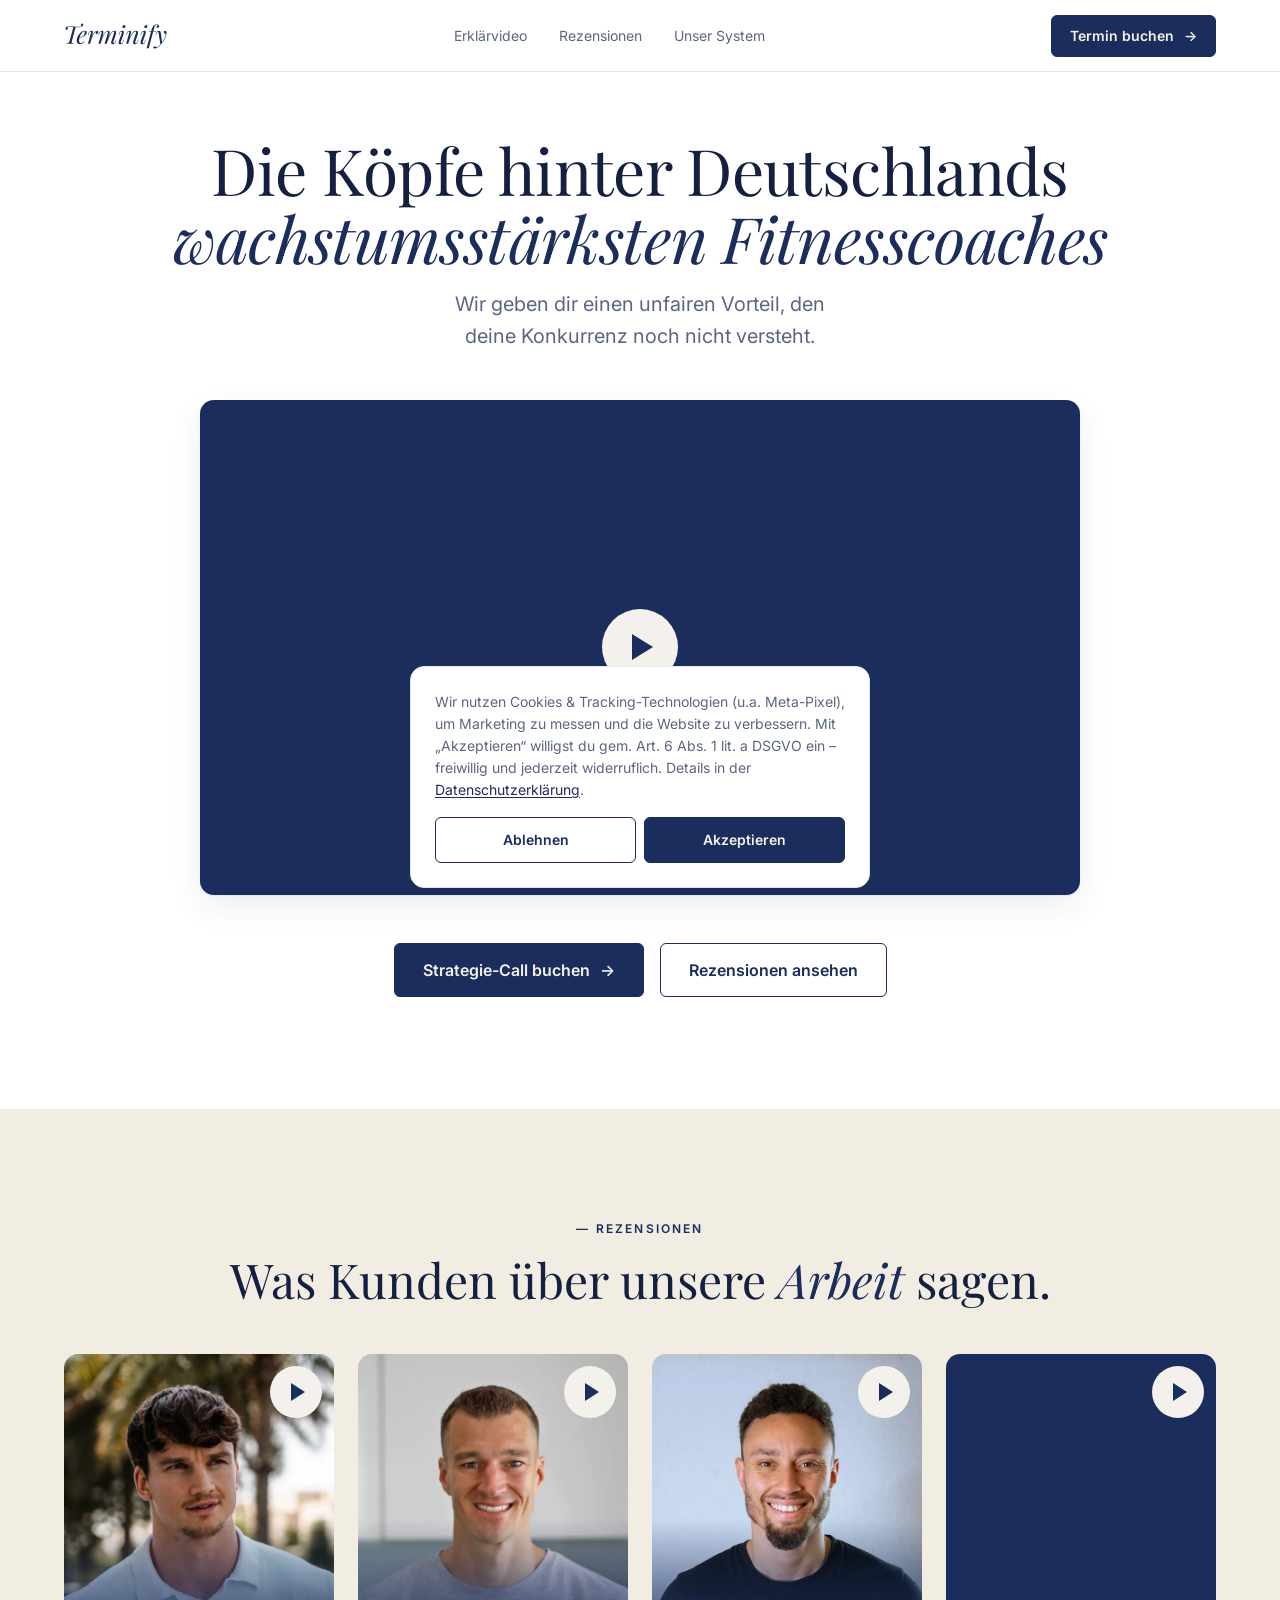
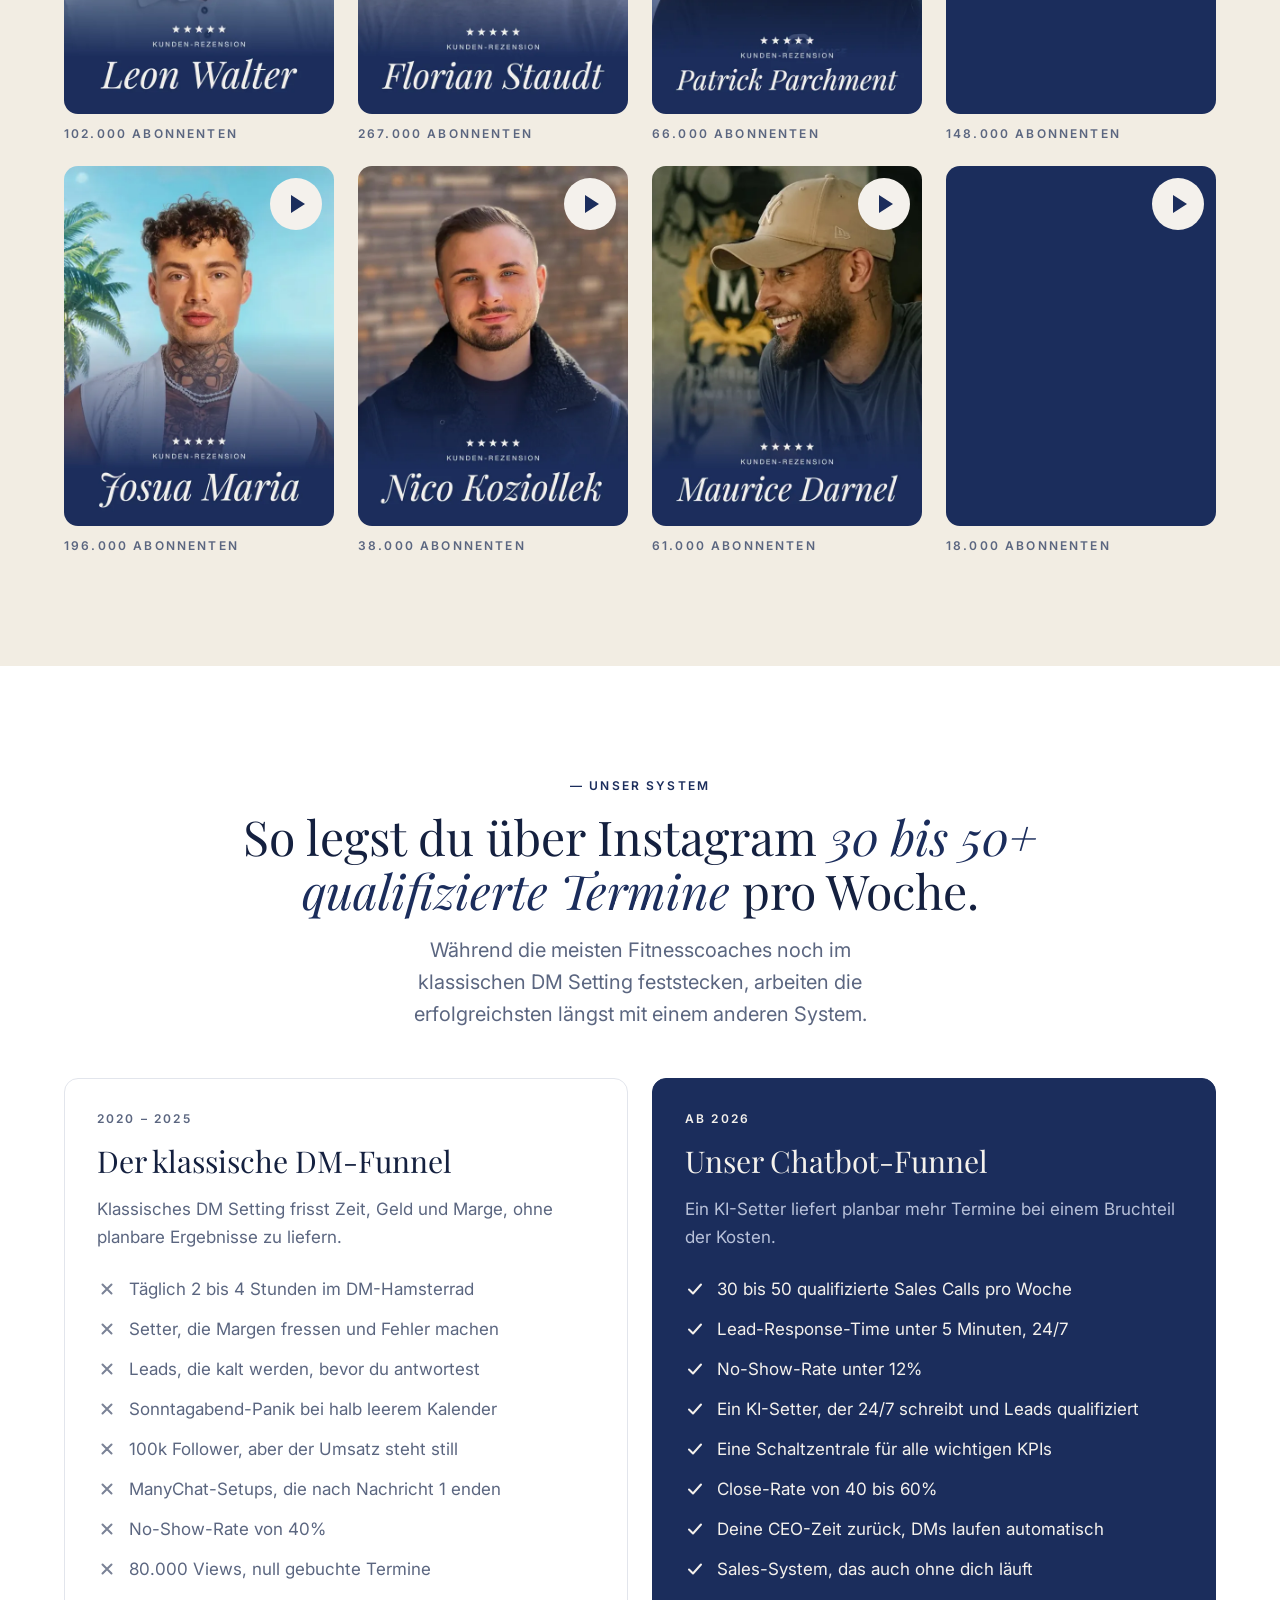
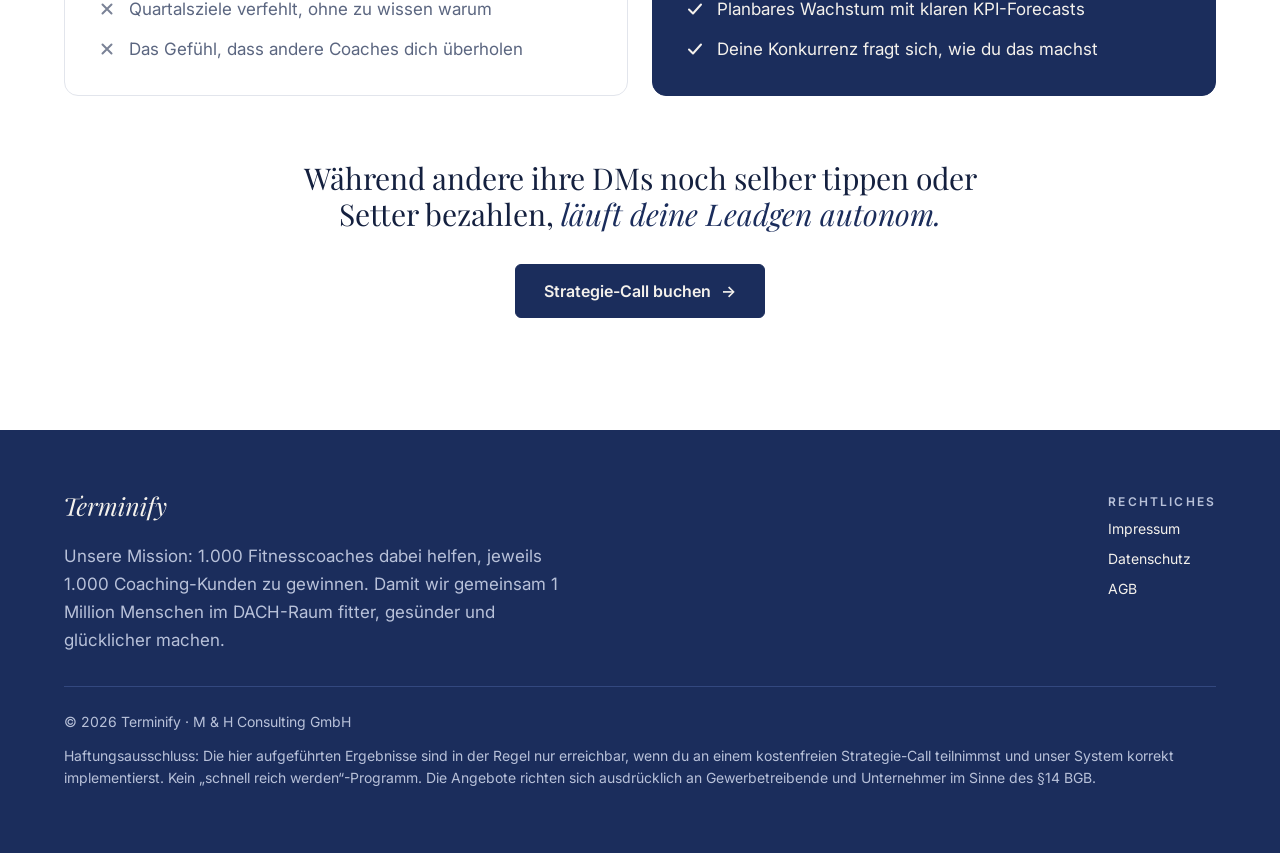
==== index.html @ e271c1de "Helle VSL im neuen Markenstil für video.terminify.ai Gleicher Inhalt wie vsl.terminify.ai, neues Kle" ====
<!DOCTYPE html>
<html lang="de">
<head>
<meta charset="UTF-8">
<meta name="viewport" content="width=device-width, initial-scale=1.0">
<title>Terminify – Offizielle Website</title>
<meta name="description" content="Terminify transformiert Coaches und Agenturen in vollautomatisierte Termin-Maschinen. KI-Qualifikation, No-Show-Rate unter 12%, planbarer Kalender.">
<meta name="theme-color" content="#ffffff">
<link rel="icon" type="image/svg+xml" href="assets/favicon.svg">

<!-- Tracking (Meta-Pixel + VSL) wird erst nach Cookie-Einwilligung geladen (siehe Consent-Banner am Seitenende) -->

<link rel="preconnect" href="https://fonts.googleapis.com">
<link rel="preconnect" href="https://fonts.gstatic.com" crossorigin>
<link rel="preconnect" href="https://fast.wistia.net" crossorigin>
<link rel="dns-prefetch" href="https://fast.wistia.com">
<link rel="dns-prefetch" href="https://embed-fastly.wistia.com">
<link href="https://fonts.googleapis.com/css2?family=Inter:wght@400;600&family=Playfair+Display:ital,wght@0,400;0,500;1,400;1,500&display=swap" rel="stylesheet">
<link rel="stylesheet" href="tokens.css">
<link rel="stylesheet" href="bausteine.css">
<script>if ('IntersectionObserver' in window) document.documentElement.classList.add('js');</script>

<style>
  *, *::before, *::after { box-sizing: border-box; }
  html { scroll-behavior: smooth; scroll-padding-top: var(--kopfzeile); }
  body { margin: 0; background: var(--surface); color: var(--ink); font-family: var(--font-sans); -webkit-font-smoothing: antialiased; }
  img { max-width: 100%; }
  a:focus-visible, button:focus-visible { outline: 2px solid var(--focus); outline-offset: 2px; }

  /* Raster */
  .container { width: 100%; max-width: calc(var(--container) + 2 * var(--space-8)); margin-inline: auto; padding-inline: var(--space-8); }
  .abschnitt { padding-block: var(--space-28); }
  .abschnitt--alt { background: var(--surface-alt); }
  .abschnitt__kopf { margin-bottom: var(--space-12); }
  .abschnitt__kopf .tf-titel, .schluss .tf-titel { max-width: var(--container-schmal); }
  .tf-mitte .tf-unterzeile { text-wrap: balance; }

  /* Kopfzeile: über die ganze Breite, Inhalt im Container */
  .tf-kopf { position: sticky; top: 0; z-index: 50; padding-inline: max(var(--space-8), calc((100% - var(--container)) / 2)); }
  .tf-kopf__logo { display: flex; }

  /* Hero */
  .hero { padding-block: var(--space-16) var(--space-28); }
  .hero .tf-titel { max-width: 1040px; }
  .hero .tf-video { margin-top: var(--space-8); }
  .hero__ctas { justify-content: center; margin-top: var(--space-8); }

  /* Erklärvideo: Wistia füllt den Rahmen, darüber der eigene Abspielknopf */
  .tf-video wistia-player { position: absolute; inset: 0; width: 100%; height: 100%; display: block; }
  .tf-video .tf-play { z-index: 2; }
  .tf-video.laeuft .tf-play { display: none; }

  /* Rezensionen */
  .tf-rezension__bild { cursor: pointer; }
  .tf-rezension__bild img { transition: transform .4s ease; }
  .tf-rezension__bild:hover img { transform: scale(1.02); }

  /* Kundenvideo im Dialog */
  .vdialog { padding: 0; border: 0; background: transparent; max-width: none; max-height: none; overflow: visible; }
  .vdialog[open] { display: flex; flex-direction: column; align-items: flex-end; gap: var(--space-3); }
  .vdialog::backdrop { background: rgba(20, 32, 63, .94); }
  .vdialog__rahmen { position: relative; width: min(calc(100vw - 2 * var(--space-4)), calc((100vh - 120px) * 9 / 16)); aspect-ratio: 9 / 16;
    border-radius: var(--radius-md); overflow: hidden; background: var(--tinte); }
  .vdialog__rahmen wistia-player { position: absolute; inset: 0; width: 100%; height: 100%; display: block; }
  .vdialog__zu { width: 44px; height: 44px; border: 0; border-radius: var(--radius-pill); background: var(--weiss); cursor: pointer; display: grid; place-items: center; }
  .vdialog__zu svg { width: 20px; height: 20px; fill: none; stroke: var(--tinte); stroke-width: 2; stroke-linecap: round; }
  .vdialog__zu:focus-visible { outline-color: var(--weiss); }

  /* Unser System */
  .schluss { margin-top: var(--space-16); gap: var(--space-8); }

  /* Fußbereich */
  .tf-fuss { padding: var(--space-16) max(var(--space-8), calc((100% - var(--container)) / 2)); }

  /* Weiches Einblenden, nur aus einem sichtbaren Zustand heraus */
  @media (prefers-reduced-motion: no-preference) {
    .js .einblenden { opacity: .5; transform: translateY(16px); transition: opacity .7s ease, transform .7s ease; }
    .js .einblenden.da { opacity: 1; transform: none; }
  }
  @media (prefers-reduced-motion: reduce) {
    html { scroll-behavior: auto; }
    .tf-rezension__bild img { transition: none; }
    .tf-rezension__bild:hover img { transform: none; }
  }

  @media (max-width: 767px) {
    .container { padding-inline: var(--space-4); }
    .abschnitt { padding-block: var(--space-16); }
    .hero { padding-block: var(--space-12) var(--space-16); }
    .hero .tf-titel.display-xl { font-size: clamp(32px, 10.4vw, 40px); }
    .tf-kopf, .tf-fuss { padding-inline: var(--space-4); }
    .tf-karte { padding: var(--space-6); }
    .hero__ctas .tf-btn { width: 100%; justify-content: center; }
  }
</style>
</head>
<body>

<header class="tf-kopf">
  <a class="tf-kopf__logo" href="#top" aria-label="Terminify, zum Seitenanfang"><img class="tf-kopf__marke" src="assets/wortmarke_tinte.svg" alt="Terminify" width="104" height="28"></a>
  <nav class="tf-kopf__nav small" aria-label="Seitennavigation"><a href="#video">Erklärvideo</a><a href="#rezensionen">Rezensionen</a><a href="#system">Unser System</a></nav>
  <a class="tf-btn tf-btn--klein" href="https://vsl.terminify.ai/termin-buchen">Termin buchen <span class="tf-pfeil" aria-hidden="true">→</span></a>
</header>

<main id="top">

  <!-- HERO -->
  <section class="hero">
    <div class="container tf-mitte">
      <h1 class="tf-titel display-xl">Die Köpfe hinter Deutschlands <span class="tf-akzent">wachstumsstärksten Fitnesscoaches</span></h1>
      <p class="tf-unterzeile lead">Wir geben dir einen unfairen Vorteil, den deine Konkurrenz noch nicht versteht.</p>

      <div id="video" class="tf-video">
        <script src="https://fast.wistia.com/player.js" async></script>
        <script src="https://fast.wistia.com/embed/a4hymsr18r.js" async type="module"></script>
        <wistia-player media-id="a4hymsr18r" aspect="1.7777777777777777" big-play-button="false" player-color="1b2d5c"></wistia-player>
        <button class="tf-play" type="button" aria-label="Erklärvideo abspielen"></button>
      </div>

      <div class="tf-reihe hero__ctas">
        <a class="tf-btn" href="https://vsl.terminify.ai/termin-buchen">Strategie-Call buchen <span class="tf-pfeil" aria-hidden="true">→</span></a>
        <a class="tf-btn tf-btn--zwei" href="#rezensionen">Rezensionen ansehen</a>
      </div>
    </div>
  </section>

  <!-- REZENSIONEN -->
  <section id="rezensionen" class="abschnitt abschnitt--alt">
    <div class="container">
      <div class="tf-mitte abschnitt__kopf einblenden">
        <p class="tf-dachzeile label">— Rezensionen</p>
        <h2 class="tf-titel display-l">Was Kunden über unsere <span class="tf-akzent">Arbeit</span> sagen.</h2>
      </div>

      <div class="tf-rezensionen">
        <figure class="tf-rezension einblenden" data-wistia="5uns77a9c1" data-name="Leon Walter">
          <div class="tf-rezension__bild"><img src="assets/rezension_leon_walter.webp" alt="Rezension von Leon Walter" width="600" height="800" loading="lazy" decoding="async"><button class="tf-play" type="button" aria-label="Video von Leon Walter abspielen"></button></div>
          <figcaption class="tf-rezension__zahl label">102.000 Abonnenten</figcaption>
        </figure>
        <figure class="tf-rezension einblenden" data-wistia="5qnsm8tnjp" data-name="Florian Staudt">
          <div class="tf-rezension__bild"><img src="assets/rezension_florian_staudt.webp" alt="Rezension von Florian Staudt" width="600" height="800" loading="lazy" decoding="async"><button class="tf-play" type="button" aria-label="Video von Florian Staudt abspielen"></button></div>
          <figcaption class="tf-rezension__zahl label">267.000 Abonnenten</figcaption>
        </figure>
        <figure class="tf-rezension einblenden" data-wistia="vbpoyxro0d" data-name="Patrick Parchment">
          <div class="tf-rezension__bild"><img src="assets/rezension_patrick_parchment.webp" alt="Rezension von Patrick Parchment" width="600" height="800" loading="lazy" decoding="async"><button class="tf-play" type="button" aria-label="Video von Patrick Parchment abspielen"></button></div>
          <figcaption class="tf-rezension__zahl label">66.000 Abonnenten</figcaption>
        </figure>
        <figure class="tf-rezension einblenden" data-wistia="gdl3c06kyu" data-name="Jendrik Reese">
          <div class="tf-rezension__bild"><img src="assets/rezension_jendrik_reese.webp" alt="Rezension von Jendrik Reese" width="600" height="800" loading="lazy" decoding="async"><button class="tf-play" type="button" aria-label="Video von Jendrik Reese abspielen"></button></div>
          <figcaption class="tf-rezension__zahl label">148.000 Abonnenten</figcaption>
        </figure>
        <figure class="tf-rezension einblenden" data-wistia="qpdfvugjri" data-name="Josua Maria">
          <div class="tf-rezension__bild"><img src="assets/rezension_josua_maria.webp" alt="Rezension von Josua Maria" width="600" height="800" loading="lazy" decoding="async"><button class="tf-play" type="button" aria-label="Video von Josua Maria abspielen"></button></div>
          <figcaption class="tf-rezension__zahl label">196.000 Abonnenten</figcaption>
        </figure>
        <figure class="tf-rezension einblenden" data-wistia="0k9na72fru" data-name="Nico Koziollek">
          <div class="tf-rezension__bild"><img src="assets/rezension_nico_koziollek.webp" alt="Rezension von Nico Koziollek" width="600" height="800" loading="lazy" decoding="async"><button class="tf-play" type="button" aria-label="Video von Nico Koziollek abspielen"></button></div>
          <figcaption class="tf-rezension__zahl label">38.000 Abonnenten</figcaption>
        </figure>
        <figure class="tf-rezension einblenden" data-wistia="9ip8bw27qt" data-name="Maurice Darnel">
          <div class="tf-rezension__bild"><img src="assets/rezension_maurice_darnel.webp" alt="Rezension von Maurice Darnel" width="600" height="800" loading="lazy" decoding="async"><button class="tf-play" type="button" aria-label="Video von Maurice Darnel abspielen"></button></div>
          <figcaption class="tf-rezension__zahl label">61.000 Abonnenten</figcaption>
        </figure>
        <figure class="tf-rezension einblenden" data-wistia="icjq8astqw" data-name="Marco Boldt">
          <div class="tf-rezension__bild"><img src="assets/rezension_marco_boldt.webp" alt="Rezension von Marco Boldt" width="600" height="800" loading="lazy" decoding="async"><button class="tf-play" type="button" aria-label="Video von Marco Boldt abspielen"></button></div>
          <figcaption class="tf-rezension__zahl label">18.000 Abonnenten</figcaption>
        </figure>
      </div>
    </div>
  </section>

  <!-- UNSER SYSTEM -->
  <section id="system" class="abschnitt">
    <div class="container">
      <div class="tf-mitte abschnitt__kopf einblenden">
        <p class="tf-dachzeile label">— Unser System</p>
        <h2 class="tf-titel display-l">So legst du über Instagram <span class="tf-akzent">30&nbsp;bis&nbsp;50+ qualifizierte Termine</span> pro Woche.</h2>
        <p class="tf-unterzeile lead">Während die meisten Fitnesscoaches noch im klassischen DM Setting feststecken, arbeiten die erfolgreichsten längst mit einem anderen System.</p>
      </div>

      <div class="tf-vergleich">
        <article class="tf-karte einblenden">
          <p class="tf-zeit label">2020 – 2025</p>
          <h3 class="tf-titel display-m">Der klassische DM-Funnel</h3>
          <p class="body">Klassisches DM Setting frisst Zeit, Geld und Marge, ohne planbare Ergebnisse zu liefern.</p>
          <ul class="tf-liste tf-liste--alt body">
            <li><svg viewBox="0 0 20 20" aria-hidden="true"><path d="M5.5 5.5l9 9M14.5 5.5l-9 9"/></svg><span>Täglich 2 bis 4 Stunden im DM-Hamsterrad</span></li>
            <li><svg viewBox="0 0 20 20" aria-hidden="true"><path d="M5.5 5.5l9 9M14.5 5.5l-9 9"/></svg><span>Setter, die Margen fressen und Fehler machen</span></li>
            <li><svg viewBox="0 0 20 20" aria-hidden="true"><path d="M5.5 5.5l9 9M14.5 5.5l-9 9"/></svg><span>Leads, die kalt werden, bevor du antwortest</span></li>
            <li><svg viewBox="0 0 20 20" aria-hidden="true"><path d="M5.5 5.5l9 9M14.5 5.5l-9 9"/></svg><span>Sonntagabend-Panik bei halb leerem Kalender</span></li>
            <li><svg viewBox="0 0 20 20" aria-hidden="true"><path d="M5.5 5.5l9 9M14.5 5.5l-9 9"/></svg><span>100k Follower, aber der Umsatz steht still</span></li>
            <li><svg viewBox="0 0 20 20" aria-hidden="true"><path d="M5.5 5.5l9 9M14.5 5.5l-9 9"/></svg><span>ManyChat-Setups, die nach Nachricht 1 enden</span></li>
            <li><svg viewBox="0 0 20 20" aria-hidden="true"><path d="M5.5 5.5l9 9M14.5 5.5l-9 9"/></svg><span>No-Show-Rate von 40%</span></li>
            <li><svg viewBox="0 0 20 20" aria-hidden="true"><path d="M5.5 5.5l9 9M14.5 5.5l-9 9"/></svg><span>80.000 Views, null gebuchte Termine</span></li>
            <li><svg viewBox="0 0 20 20" aria-hidden="true"><path d="M5.5 5.5l9 9M14.5 5.5l-9 9"/></svg><span>Quartalsziele verfehlt, ohne zu wissen warum</span></li>
            <li><svg viewBox="0 0 20 20" aria-hidden="true"><path d="M5.5 5.5l9 9M14.5 5.5l-9 9"/></svg><span>Das Gefühl, dass andere Coaches dich überholen</span></li>
          </ul>
        </article>

        <article class="tf-karte tf-karte--neu einblenden" data-theme="tinte">
          <p class="tf-zeit label">Ab 2026</p>
          <h3 class="tf-titel display-m">Unser Chatbot-Funnel</h3>
          <p class="body">Ein KI-Setter liefert planbar mehr Termine bei einem Bruchteil der Kosten.</p>
          <ul class="tf-liste tf-liste--neu body">
            <li><svg viewBox="0 0 20 20" aria-hidden="true"><path d="M4 10.5l4 4 8-9"/></svg><span>30 bis 50 qualifizierte Sales Calls pro Woche</span></li>
            <li><svg viewBox="0 0 20 20" aria-hidden="true"><path d="M4 10.5l4 4 8-9"/></svg><span>Lead-Response-Time unter 5 Minuten, 24/7</span></li>
            <li><svg viewBox="0 0 20 20" aria-hidden="true"><path d="M4 10.5l4 4 8-9"/></svg><span>No-Show-Rate unter 12%</span></li>
            <li><svg viewBox="0 0 20 20" aria-hidden="true"><path d="M4 10.5l4 4 8-9"/></svg><span>Ein KI-Setter, der 24/7 schreibt und Leads qualifiziert</span></li>
            <li><svg viewBox="0 0 20 20" aria-hidden="true"><path d="M4 10.5l4 4 8-9"/></svg><span>Eine Schaltzentrale für alle wichtigen KPIs</span></li>
            <li><svg viewBox="0 0 20 20" aria-hidden="true"><path d="M4 10.5l4 4 8-9"/></svg><span>Close-Rate von 40 bis 60%</span></li>
            <li><svg viewBox="0 0 20 20" aria-hidden="true"><path d="M4 10.5l4 4 8-9"/></svg><span>Deine CEO-Zeit zurück, DMs laufen automatisch</span></li>
            <li><svg viewBox="0 0 20 20" aria-hidden="true"><path d="M4 10.5l4 4 8-9"/></svg><span>Sales-System, das auch ohne dich läuft</span></li>
            <li><svg viewBox="0 0 20 20" aria-hidden="true"><path d="M4 10.5l4 4 8-9"/></svg><span>Planbares Wachstum mit klaren KPI-Forecasts</span></li>
            <li><svg viewBox="0 0 20 20" aria-hidden="true"><path d="M4 10.5l4 4 8-9"/></svg><span>Deine Konkurrenz fragt sich, wie du das machst</span></li>
          </ul>
        </article>
      </div>

      <div class="tf-mitte schluss einblenden">
        <p class="tf-titel display-m">Während andere ihre DMs noch selber tippen oder Setter bezahlen, <span class="tf-akzent">läuft deine Leadgen autonom.</span></p>
        <a class="tf-btn" href="https://vsl.terminify.ai/termin-buchen">Strategie-Call buchen <span class="tf-pfeil" aria-hidden="true">→</span></a>
      </div>
    </div>
  </section>

</main>

<!-- FOOTER -->
<footer class="tf-fuss" data-theme="tinte">
  <div class="tf-fuss__oben">
    <div>
      <img class="tf-fuss__marke" src="assets/wortmarke_weiss.svg" alt="Terminify" width="104" height="28">
      <p class="tf-fuss__mission body">Unsere Mission: 1.000 Fitnesscoaches dabei helfen, jeweils 1.000 Coaching-Kunden zu gewinnen. Damit wir gemeinsam 1 Million Menschen im DACH-Raum fitter, gesünder und glücklicher machen.</p>
    </div>
    <nav class="tf-fuss__recht small" aria-label="Rechtliches"><span class="tf-fuss__titel label">Rechtliches</span><a href="https://vsl.terminify.ai/impressum/">Impressum</a><a href="https://vsl.terminify.ai/datenschutz/">Datenschutz</a><a href="https://vsl.terminify.ai/agb/">AGB</a></nav>
  </div>
  <div class="tf-fuss__unten small">
    <p>© 2026 Terminify · M &amp; H Consulting GmbH</p>
    <p>Haftungsausschluss: Die hier aufgeführten Ergebnisse sind in der Regel nur erreichbar, wenn du an einem kostenfreien Strategie-Call teilnimmst und unser System korrekt implementierst. Kein „schnell reich werden“-Programm. Die Angebote richten sich ausdrücklich an Gewerbetreibende und Unternehmer im Sinne des §14 BGB.</p>
  </div>
</footer>

<!-- Kundenvideo: wird beim Klick auf eine Rezension mit dem passenden Wistia-Player gefüllt -->
<dialog class="vdialog" id="rezension-dialog" aria-label="Kundenvideo">
  <button class="vdialog__zu" type="button" aria-label="Video schließen"><svg viewBox="0 0 20 20" aria-hidden="true"><path d="M5.5 5.5l9 9M14.5 5.5l-9 9"/></svg></button>
  <div class="vdialog__rahmen"></div>
</dialog>

<script>
  // Abschnitte weich einblenden
  (function(){
    if (!('IntersectionObserver' in window)) return;
    var els = document.querySelectorAll('.einblenden');
    var io = new IntersectionObserver(function(entries){
      entries.forEach(function(entry){
        if (entry.isIntersecting) {
          entry.target.classList.add('da');
          io.unobserve(entry.target);
        }
      });
    }, { threshold: 0.15, rootMargin: '0px 0px -10% 0px' });
    els.forEach(function(e){ io.observe(e); });
  })();

  // "Erklärvideo" nav link: center the video in the viewport
  (function(){
    var link = document.querySelector('a[href="#video"]');
    var vid = document.getElementById('video');
    if (!link || !vid) return;
    link.addEventListener('click', function(e){
      e.preventDefault();
      vid.scrollIntoView({ behavior: 'smooth', block: 'center' });
    });
  })();

  // Erklärvideo: eigener Abspielknopf. play() wirkt erst, wenn die Wistia-API bereit ist,
  // darum merken wir uns den Klick und starten bei "api-ready" nach.
  (function(){
    var rahmen = document.getElementById('video');
    var player = rahmen.querySelector('wistia-player');
    var knopf = rahmen.querySelector('.tf-play');
    var wartet = false;
    function abspielen(){
      if (typeof player.play !== 'function') return;
      var p = player.play();
      if (p && p.catch) p.catch(function(){});
    }
    player.addEventListener('api-ready', function(){ if (wartet) abspielen(); });
    player.addEventListener('play', function(){ rahmen.classList.add('laeuft'); });
    knopf.addEventListener('click', function(){ wartet = true; abspielen(); });
  })();

  // Rezensionen: Kundenvideo im Dialog abspielen, beim Schließen Player entfernen
  (function(){
    var dialog = document.getElementById('rezension-dialog');
    if (!dialog || typeof dialog.showModal !== 'function') return;
    var rahmen = dialog.querySelector('.vdialog__rahmen');
    function oeffnen(karte){
      var player = document.createElement('wistia-player');
      player.setAttribute('media-id', karte.getAttribute('data-wistia'));
      player.setAttribute('aspect', '0.5625');
      player.setAttribute('autoplay', 'true');
      player.setAttribute('player-color', '1b2d5c');
      rahmen.appendChild(player);
      dialog.setAttribute('aria-label', 'Video von ' + karte.getAttribute('data-name'));
      dialog.showModal();
    }
    document.querySelectorAll('.tf-rezension[data-wistia]').forEach(function(karte){
      karte.querySelector('.tf-rezension__bild').addEventListener('click', function(){ oeffnen(karte); });
    });
    dialog.querySelector('.vdialog__zu').addEventListener('click', function(){ dialog.close(); });
    dialog.addEventListener('click', function(e){ if (e.target === dialog) dialog.close(); });
    dialog.addEventListener('close', function(){ rahmen.innerHTML = ''; });
  })();
</script>


<!-- Cookie Consent (DSGVO Art. 6 (1) a / TTDSG §25) -->
<style>
  #tcb{position:fixed;left:0;right:0;bottom:0;z-index:2147483000;display:none;padding:var(--space-3)}
  #tcb.tcb-show{display:block}
  #tcb .tcb-card{max-width:460px;margin:0 auto;background:var(--surface);border:1px solid var(--line);border-radius:var(--radius-md);padding:var(--space-6)}
  #tcb p{margin:0 0 var(--space-4);color:var(--ink-muted)}
  #tcb a{color:var(--brand);text-decoration:underline;text-underline-offset:2px}
  #tcb .tcb-btns{display:flex;gap:var(--space-2);flex-direction:column}
  @media(min-width:480px){#tcb .tcb-btns{flex-direction:row}}
  #tcb .tf-btn{flex:1;justify-content:center;padding:12px 16px;font-size:14px}
</style>
<div id="tcb" role="dialog" aria-label="Cookie-Einwilligung">
  <div class="tcb-card">
    <p class="small">Wir nutzen Cookies &amp; Tracking-Technologien (u.a. Meta-Pixel), um Marketing zu messen und die Website zu verbessern. Mit &#8222;Akzeptieren&#8220; willigst du gem. Art. 6 Abs. 1 lit. a DSGVO ein &#8211; freiwillig und jederzeit widerruflich. Details in der <a href="https://vsl.terminify.ai/datenschutz/">Datenschutzerkl&auml;rung</a>.</p>
    <div class="tcb-btns">
      <button class="tf-btn tf-btn--zwei tcb-reject" id="tcb-reject" type="button">Ablehnen</button>
      <button class="tf-btn tcb-accept" id="tcb-accept" type="button">Akzeptieren</button>
    </div>
  </div>
</div>
<script>
(function(){
  var KEY='terminify_consent_v1', el=document.getElementById('tcb');
  function loadTracking(){
    if(window.__tcbLoaded)return; window.__tcbLoaded=true;
    !function(f,b,e,v,n,t,s){if(f.fbq)return;n=f.fbq=function(){n.callMethod?n.callMethod.apply(n,arguments):n.queue.push(arguments)};if(!f._fbq)f._fbq=n;n.push=n;n.loaded=!0;n.version='2.0';n.queue=[];t=b.createElement(e);t.async=!0;t.src=v;s=b.getElementsByTagName(e)[0];s.parentNode.insertBefore(t,s)}(window,document,'script','https://connect.facebook.net/en_US/fbevents.js');
    fbq('init','989464427134148');fbq('track','PageView');
    var sc=document.createElement('script');sc.src='/track.js';sc.async=true;document.head.appendChild(sc);
  }
  try{
    var c=localStorage.getItem(KEY);
    if(c==='accepted'){loadTracking();}
    else if(c!=='rejected'){el.classList.add('tcb-show');}
  }catch(e){el.classList.add('tcb-show');}
  var a=document.getElementById('tcb-accept'),r=document.getElementById('tcb-reject');
  a.onclick=function(){try{localStorage.setItem(KEY,'accepted')}catch(e){}el.classList.remove('tcb-show');loadTracking();};
  r.onclick=function(){try{localStorage.setItem(KEY,'rejected')}catch(e){}el.classList.remove('tcb-show');};
})();
</script>

</body>
</html>
---- tokens.css ----
/* Terminify Markenstil, erzeugt aus den Tokens */
:root, [data-theme="light"] {
  --surface: #ffffff;
  --surface-alt: #f2ede3;
  --surface-raised: #ffffff;
  --line: #e2e5ec;
  --ink: #14203f;
  --ink-muted: #5b6680;
  --brand: #1b2d5c;
  --brand-strong: #132247;
  --on-brand: #f4f1ec;
  --mark-old: #7a8296;
  --focus: #1b2d5c;
  --tinte: #1b2d5c;
  --creme: #f2ede3;
  --weiss: #f4f1ec;
  --shadow-card: 0 1px 2px rgba(20,32,63,.06), 0 12px 32px rgba(20,32,63,.08);
}
[data-theme="tinte"] {
  --surface: #1b2d5c;
  --surface-alt: #15244b;
  --surface-raised: #22376b;
  --line: #33487f;
  --ink: #f4f1ec;
  --ink-muted: #b8c1d9;
  --brand: #f4f1ec;
  --brand-strong: #ffffff;
  --on-brand: #1b2d5c;
  --mark-old: #8f9ab8;
  --focus: #f4f1ec;
  --tinte: #1b2d5c;
  --creme: #f2ede3;
  --weiss: #f4f1ec;
  --shadow-card: none;
}
:root {
  --space-1: 4px;
  --space-2: 8px;
  --space-3: 12px;
  --space-4: 16px;
  --space-6: 24px;
  --space-8: 32px;
  --space-12: 48px;
  --space-16: 64px;
  --space-28: 112px;
  --radius-sm: 6px;
  --radius-md: 14px;
  --radius-pill: 999px;
  --container: 1152px;
  --container-schmal: 880px;
  --prosa: 680px;
  --kopfzeile: 72px;
  --font-display: "Playfair Display", Georgia, serif;
  --font-sans: Inter, system-ui, sans-serif;
}
.display-xl { font-family: var(--font-display); font-size: 64px; line-height: 1.06; font-weight: 400; letter-spacing: -0.01em; }
.display-xl-mobil { font-family: var(--font-display); font-size: 40px; line-height: 1.1; font-weight: 400; letter-spacing: -0.01em; }
.display-l { font-family: var(--font-display); font-size: 48px; line-height: 1.12; font-weight: 400; }
.display-m { font-family: var(--font-display); font-size: 30px; line-height: 1.2; font-weight: 400; }
.akzent { font-family: var(--font-display); font-size: 64px; line-height: 1.06; font-weight: 400; font-style: italic; }
.name { font-family: var(--font-display); font-size: 28px; line-height: 1.15; font-weight: 400; font-style: italic; }
.lead { font-family: var(--font-sans); font-size: 20px; line-height: 32px; font-weight: 400; }
.body { font-family: var(--font-sans); font-size: 17px; line-height: 28px; font-weight: 400; }
.body-strong { font-family: var(--font-sans); font-size: 17px; line-height: 28px; font-weight: 600; }
.small { font-family: var(--font-sans); font-size: 14px; line-height: 22px; font-weight: 400; }
.label { font-family: var(--font-sans); font-size: 12px; line-height: 16px; font-weight: 600; letter-spacing: 0.18em; }
.button { font-family: var(--font-sans); font-size: 16px; line-height: 20px; font-weight: 600; }
---- bausteine.css ----
/* Schriften werden per <link> im <head> geladen (statt @import), damit sie parallel zum CSS laden. */

/* Terminify Bausteine. Alle Farben, Abstände und Radien kommen aus den Tokens. */
.tf-flaeche { background: var(--surface); color: var(--ink); font-family: var(--font-sans); padding: var(--space-8); }
.tf-flaeche *, .tf-flaeche *::before, .tf-flaeche *::after { box-sizing: border-box; }
.tf-nur-tinte { display: none; }
[data-theme="tinte"] .tf-nur-hell { display: none; }
[data-theme="tinte"] .tf-nur-tinte { display: block; }

/* Kopfzeile */
.tf-kopf { display: flex; align-items: center; justify-content: space-between; gap: var(--space-6);
  height: var(--kopfzeile); padding-inline: var(--space-8); background: var(--surface); border-bottom: 1px solid var(--line); }
.tf-kopf__marke { height: 28px; width: auto; }
.tf-kopf__nav { display: flex; gap: var(--space-8); color: var(--ink-muted); }
.tf-kopf__nav a { color: inherit; text-decoration: none; }
.tf-kopf__nav a:hover { color: var(--ink); }
@media (max-width: 767px) { .tf-kopf__nav { display: none; } .tf-kopf { padding-inline: var(--space-4); } }

/* Button */
.tf-btn { display: inline-flex; align-items: center; gap: 10px; padding: 16px 28px; border-radius: var(--radius-sm);
  background: var(--brand); color: var(--on-brand); border: 1px solid var(--brand); text-decoration: none;
  font-family: var(--font-sans); font-size: 16px; line-height: 20px; font-weight: 600; cursor: pointer;
  transition: background-color .15s ease; }
.tf-btn:hover { background: var(--brand-strong); border-color: var(--brand-strong); }
.tf-btn:focus-visible { outline: 2px solid var(--focus); outline-offset: 2px; }
.tf-btn--zwei { background: transparent; color: var(--brand); }
.tf-btn--zwei:hover { background: var(--surface-alt); border-color: var(--brand); }
.tf-btn--klein { padding: 10px 18px; font-size: 14px; }
.tf-pfeil { transition: transform .15s ease; }
.tf-btn:hover .tf-pfeil { transform: translateX(3px); }
@media (prefers-reduced-motion: reduce) { .tf-btn, .tf-pfeil { transition: none; } .tf-btn:hover .tf-pfeil { transform: none; } }
.tf-reihe { display: flex; flex-wrap: wrap; gap: var(--space-4); align-items: center; }

/* Dachzeile und Überschrift */
.tf-dachzeile { margin: 0; color: var(--brand); text-transform: uppercase; }
.tf-titel { margin: 0; color: var(--ink); font-family: var(--font-display); text-wrap: balance; }
.tf-akzent { font-style: italic; color: var(--brand); }
.tf-unterzeile { margin: 0; color: var(--ink-muted); max-width: var(--prosa); }
.tf-mitte { display: flex; flex-direction: column; align-items: center; text-align: center; gap: var(--space-4); }
@media (max-width: 767px) { .tf-titel.display-xl { font-size: 40px; line-height: 1.1; } .tf-titel.display-l { font-size: 34px; } }

/* Videorahmen */
.tf-video { position: relative; width: 100%; max-width: var(--container-schmal); aspect-ratio: 16 / 9; margin-inline: auto;
  border-radius: var(--radius-md); overflow: hidden; background: var(--tinte); box-shadow: var(--shadow-card); }
.tf-video__bild { width: 100%; height: 100%; object-fit: cover; display: block; }
.tf-play { position: absolute; inset: 0; margin: auto; width: 76px; height: 76px; border-radius: var(--radius-pill);
  border: 0; background: var(--weiss); cursor: pointer; display: grid; place-items: center; }
.tf-play::after { content: ""; margin-left: 5px; border-style: solid; border-width: 13px 0 13px 21px;
  border-color: transparent transparent transparent var(--tinte); }
.tf-play:focus-visible { outline: 2px solid var(--weiss); outline-offset: 3px; }

/* Rezensionen */
.tf-rezensionen { display: grid; grid-template-columns: repeat(4, minmax(0, 1fr)); gap: var(--space-6); }
@media (max-width: 900px) { .tf-rezensionen { grid-template-columns: repeat(2, minmax(0, 1fr)); } }
.tf-rezension { margin: 0; display: flex; flex-direction: column; gap: var(--space-3); }
.tf-rezension__bild { position: relative; aspect-ratio: 3 / 4; border-radius: var(--radius-md); overflow: hidden; background: var(--tinte); }
.tf-rezension__bild img { width: 100%; height: 100%; object-fit: cover; display: block; }
.tf-rezension__bild .tf-play { width: 52px; height: 52px; inset: 0 0 auto auto; margin: var(--space-3); }
.tf-rezension__bild .tf-play::after { border-width: 9px 0 9px 14px; margin-left: 3px; }
.tf-rezension__zahl { margin: 0; color: var(--ink-muted); text-transform: uppercase; }

/* Vergleich alter und neuer Funnel */
.tf-vergleich { display: grid; grid-template-columns: repeat(2, minmax(0, 1fr)); gap: var(--space-6); }
@media (max-width: 767px) { .tf-vergleich { grid-template-columns: 1fr; } }
.tf-karte { display: flex; flex-direction: column; gap: var(--space-4); padding: var(--space-8); border-radius: var(--radius-md);
  background: var(--surface-raised); color: var(--ink); border: 1px solid var(--line); }
.tf-karte--neu { background: var(--surface); border-color: var(--surface); box-shadow: var(--shadow-card); }
.tf-karte .tf-zeit { margin: 0; color: var(--ink-muted); text-transform: uppercase; }
.tf-karte--neu .tf-zeit { color: var(--brand); }
.tf-karte h3 { margin: 0; }
.tf-karte p { margin: 0; color: var(--ink-muted); }
.tf-liste { list-style: none; margin: var(--space-2) 0 0; padding: 0; display: flex; flex-direction: column; gap: var(--space-3); }
.tf-liste li { display: grid; grid-template-columns: 20px 1fr; gap: var(--space-3); align-items: start; }
.tf-liste svg { width: 20px; height: 20px; margin-top: 4px; fill: none; stroke-width: 2; stroke-linecap: round; stroke-linejoin: round; }
.tf-liste--alt svg { stroke: var(--mark-old); }
.tf-liste--alt li { color: var(--ink-muted); }
.tf-liste--neu svg { stroke: var(--brand); }

/* Fußbereich */
.tf-fuss { background: var(--surface); color: var(--ink); padding: var(--space-12) var(--space-8); display: grid; gap: var(--space-8); }
.tf-fuss__oben { display: flex; flex-wrap: wrap; justify-content: space-between; gap: var(--space-8); }
.tf-fuss__marke { height: 28px; width: auto; }
.tf-fuss__mission { margin: var(--space-4) 0 0; max-width: 46ch; color: var(--ink-muted); }
.tf-fuss__recht { display: flex; flex-direction: column; gap: var(--space-2); }
.tf-fuss__titel { color: var(--ink-muted); text-transform: uppercase; }
.tf-fuss__recht a { color: var(--ink); text-decoration: none; }
.tf-fuss__recht a:hover { text-decoration: underline; }
.tf-fuss__unten { border-top: 1px solid var(--line); padding-top: var(--space-6); color: var(--ink-muted); display: grid; gap: var(--space-3); }
.tf-fuss__unten p { margin: 0; }
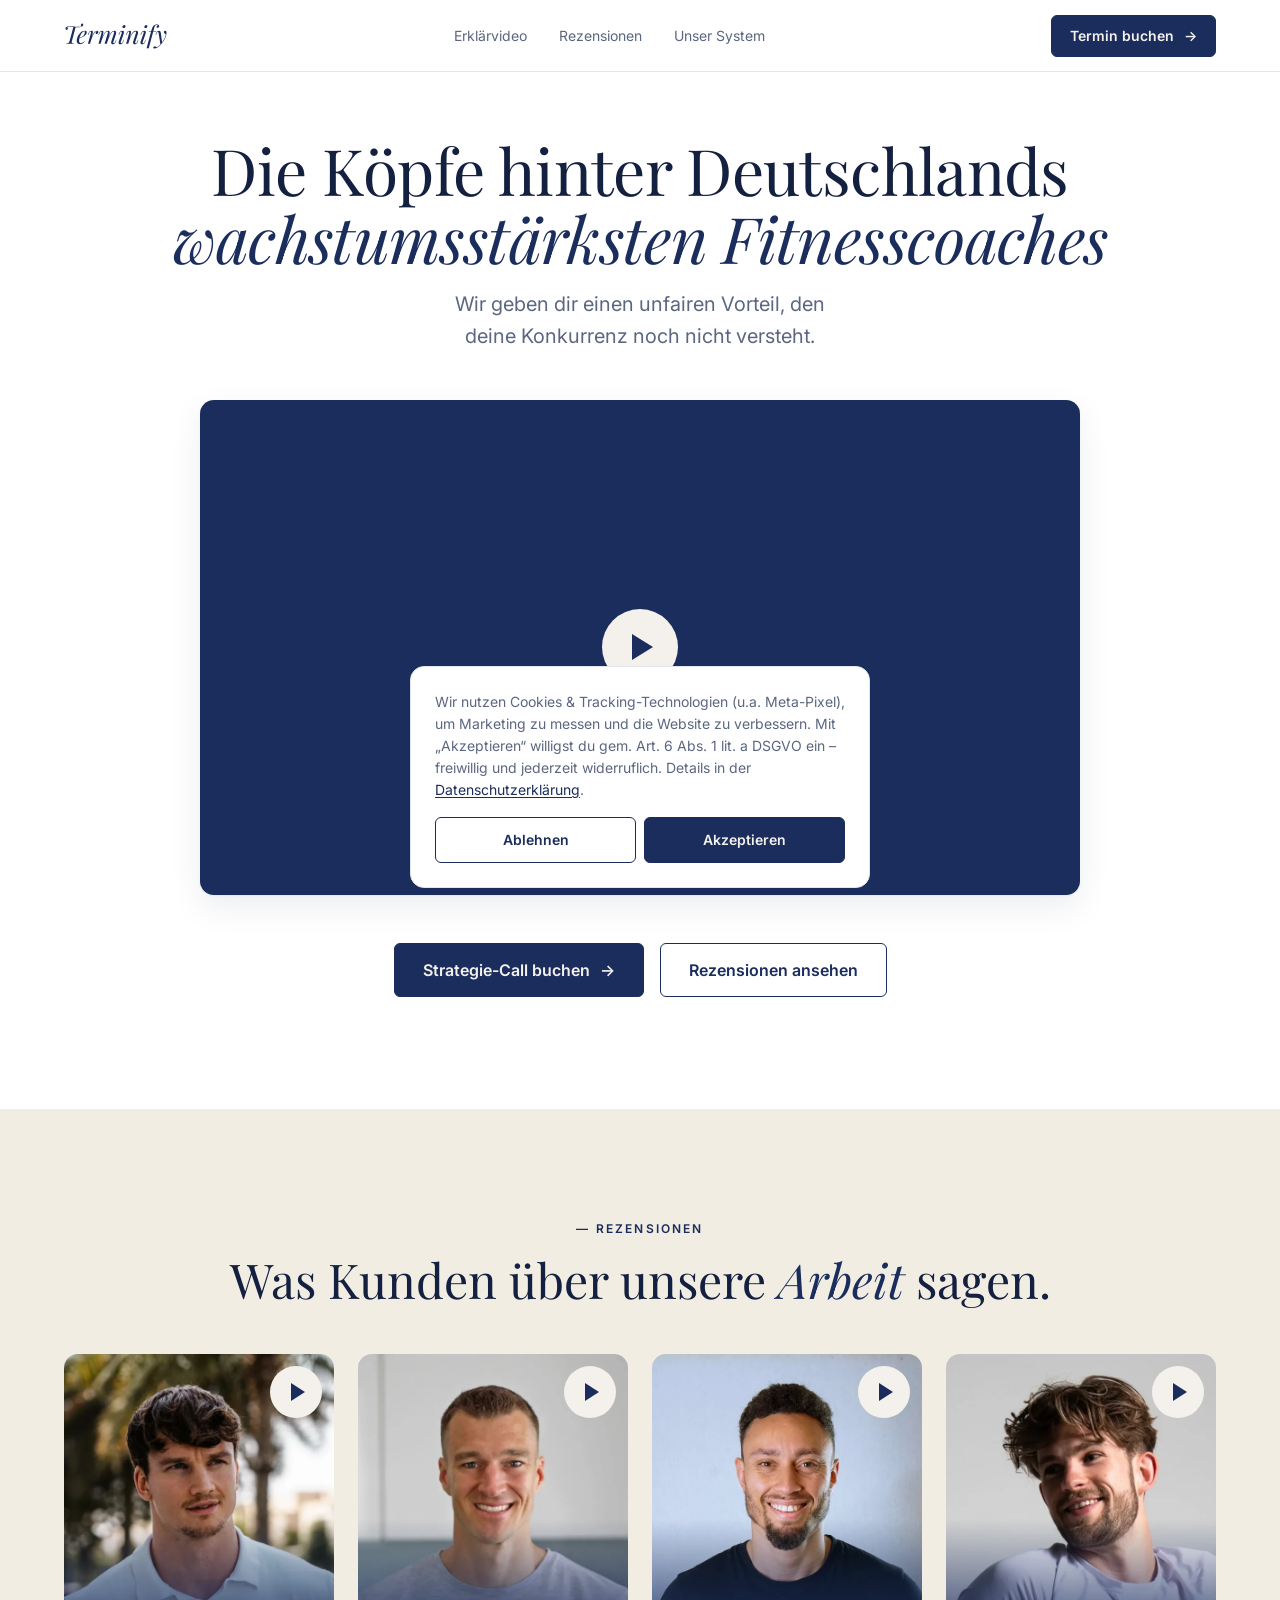
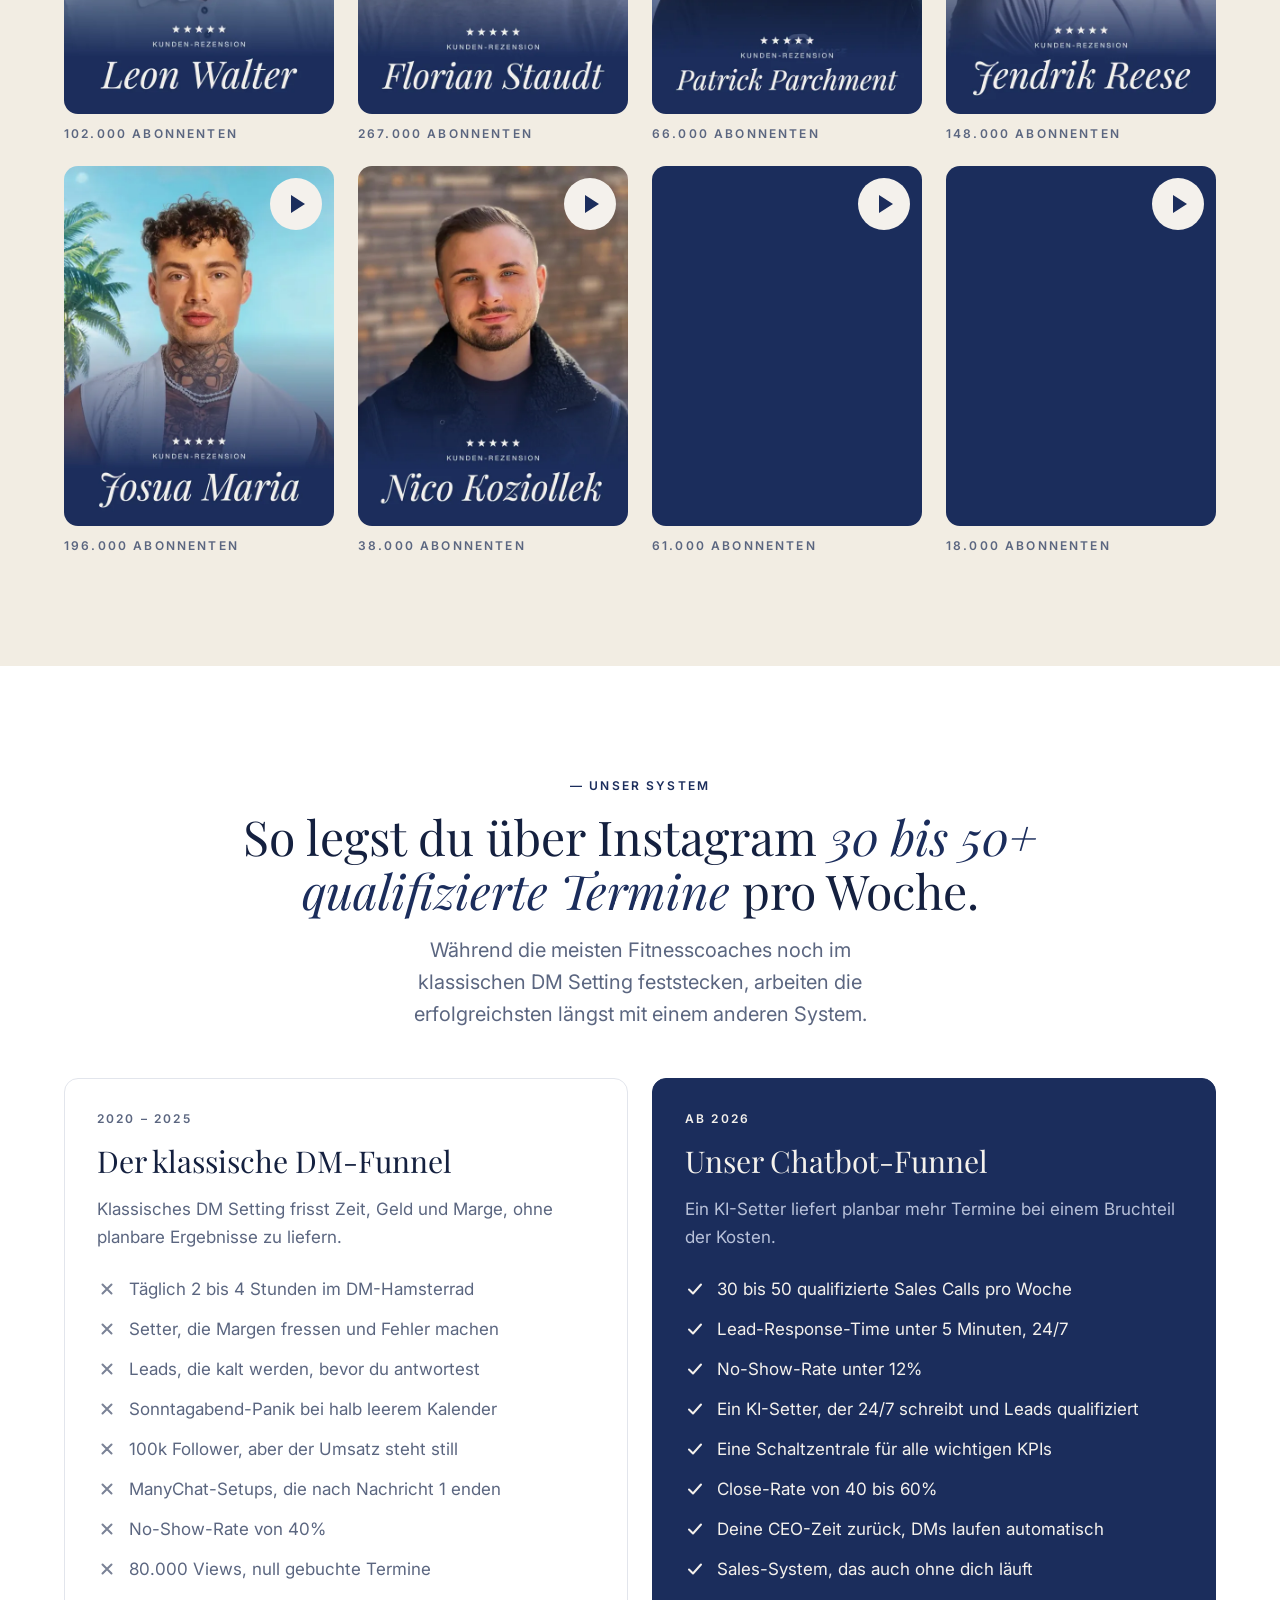
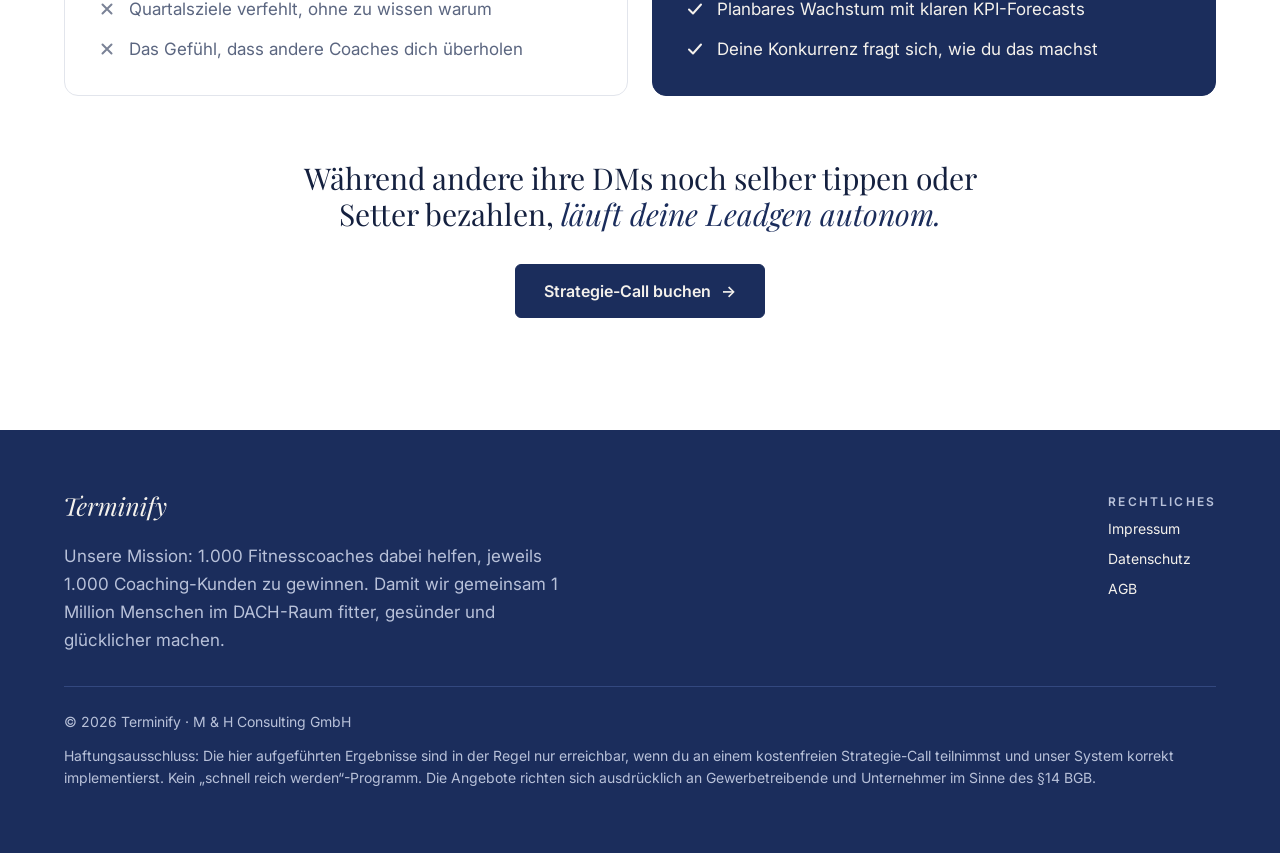
==== commit 6fd2c2cd: "Helle Buchungsseite unter /termin-buchen/ Die Buttons der VSL führen jetzt auf video.terminify.ai/te" ====
--- a/index.html
+++ b/index.html
@@ -99,7 +99,7 @@
 <header class="tf-kopf">
   <a class="tf-kopf__logo" href="#top" aria-label="Terminify, zum Seitenanfang"><img class="tf-kopf__marke" src="assets/wortmarke_tinte.svg" alt="Terminify" width="104" height="28"></a>
   <nav class="tf-kopf__nav small" aria-label="Seitennavigation"><a href="#video">Erklärvideo</a><a href="#rezensionen">Rezensionen</a><a href="#system">Unser System</a></nav>
-  <a class="tf-btn tf-btn--klein" href="https://vsl.terminify.ai/termin-buchen">Termin buchen <span class="tf-pfeil" aria-hidden="true">→</span></a>
+  <a class="tf-btn tf-btn--klein" href="/termin-buchen/">Termin buchen <span class="tf-pfeil" aria-hidden="true">→</span></a>
 </header>
 
 <main id="top">
@@ -118,7 +118,7 @@
       </div>
 
       <div class="tf-reihe hero__ctas">
-        <a class="tf-btn" href="https://vsl.terminify.ai/termin-buchen">Strategie-Call buchen <span class="tf-pfeil" aria-hidden="true">→</span></a>
+        <a class="tf-btn" href="/termin-buchen/">Strategie-Call buchen <span class="tf-pfeil" aria-hidden="true">→</span></a>
         <a class="tf-btn tf-btn--zwei" href="#rezensionen">Rezensionen ansehen</a>
       </div>
     </div>
@@ -218,7 +218,7 @@
 
       <div class="tf-mitte schluss einblenden">
         <p class="tf-titel display-m">Während andere ihre DMs noch selber tippen oder Setter bezahlen, <span class="tf-akzent">läuft deine Leadgen autonom.</span></p>
-        <a class="tf-btn" href="https://vsl.terminify.ai/termin-buchen">Strategie-Call buchen <span class="tf-pfeil" aria-hidden="true">→</span></a>
+        <a class="tf-btn" href="/termin-buchen/">Strategie-Call buchen <span class="tf-pfeil" aria-hidden="true">→</span></a>
       </div>
     </div>
   </section>
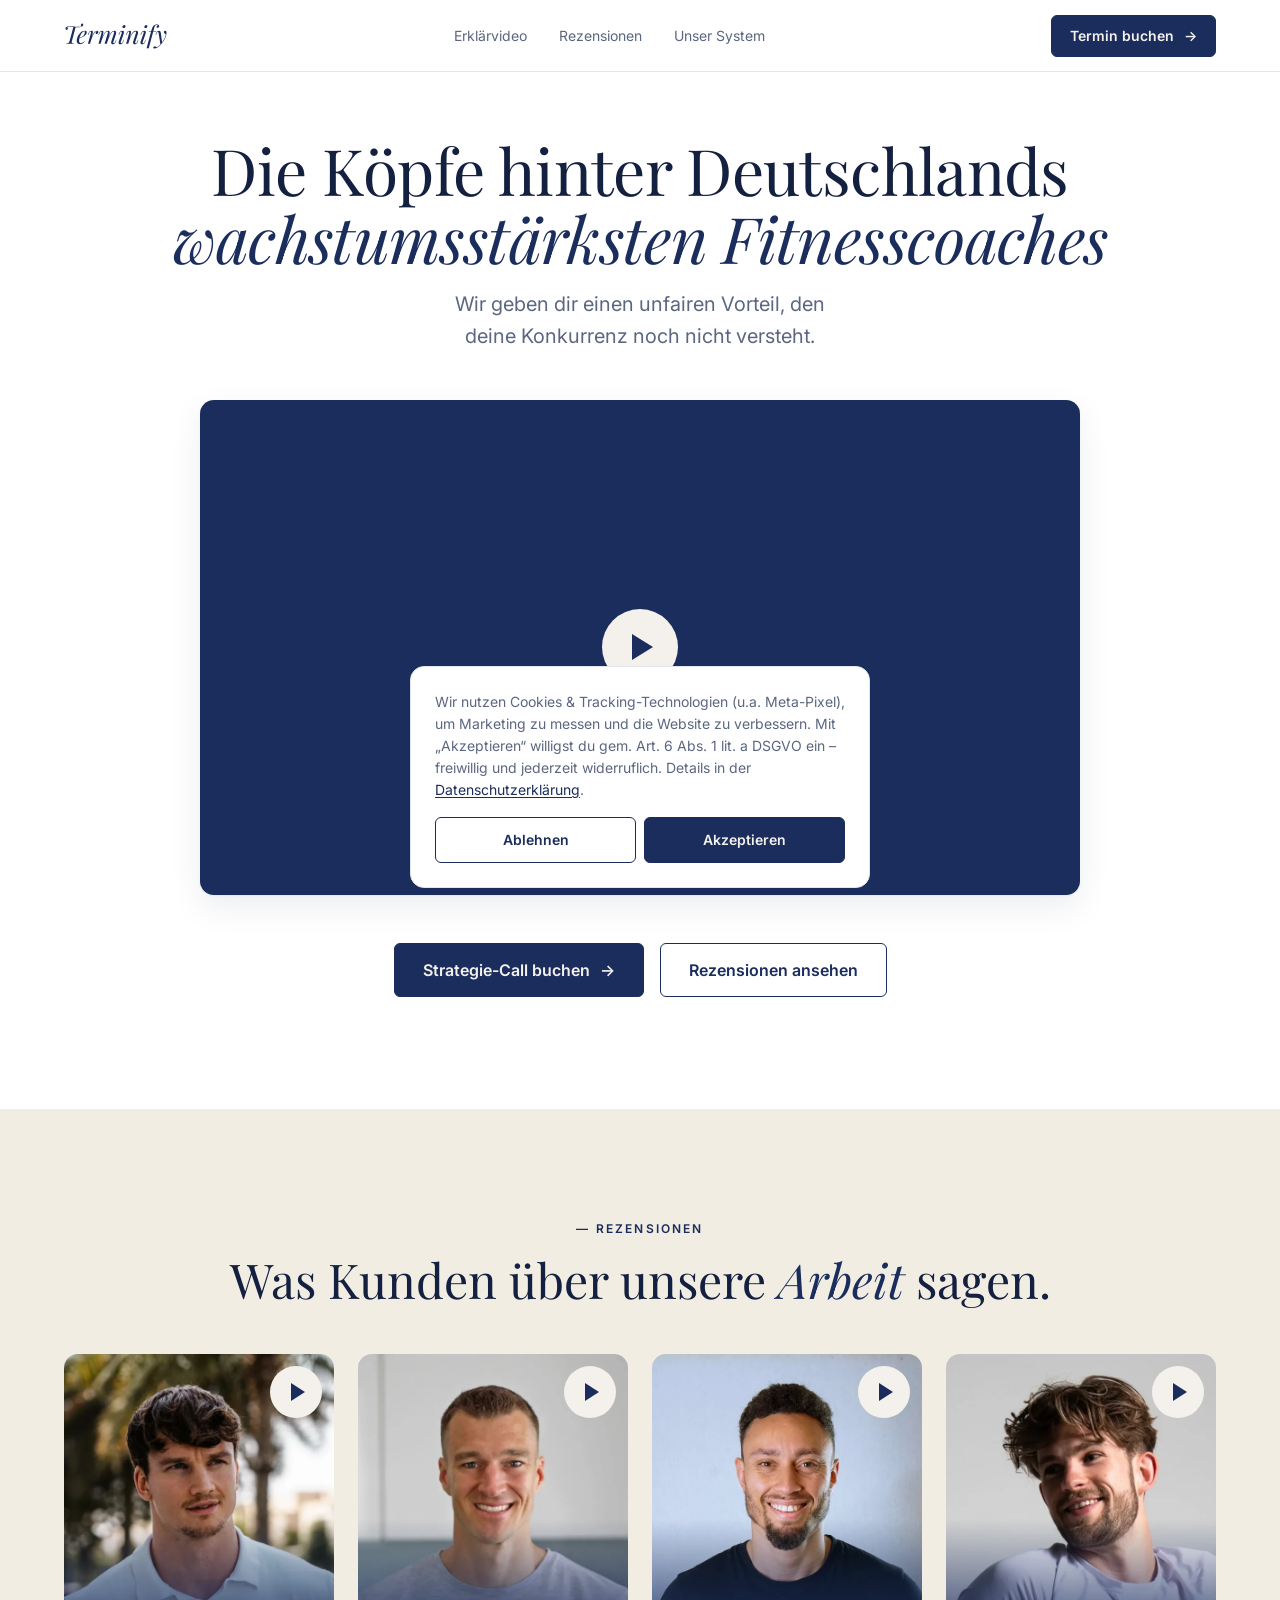
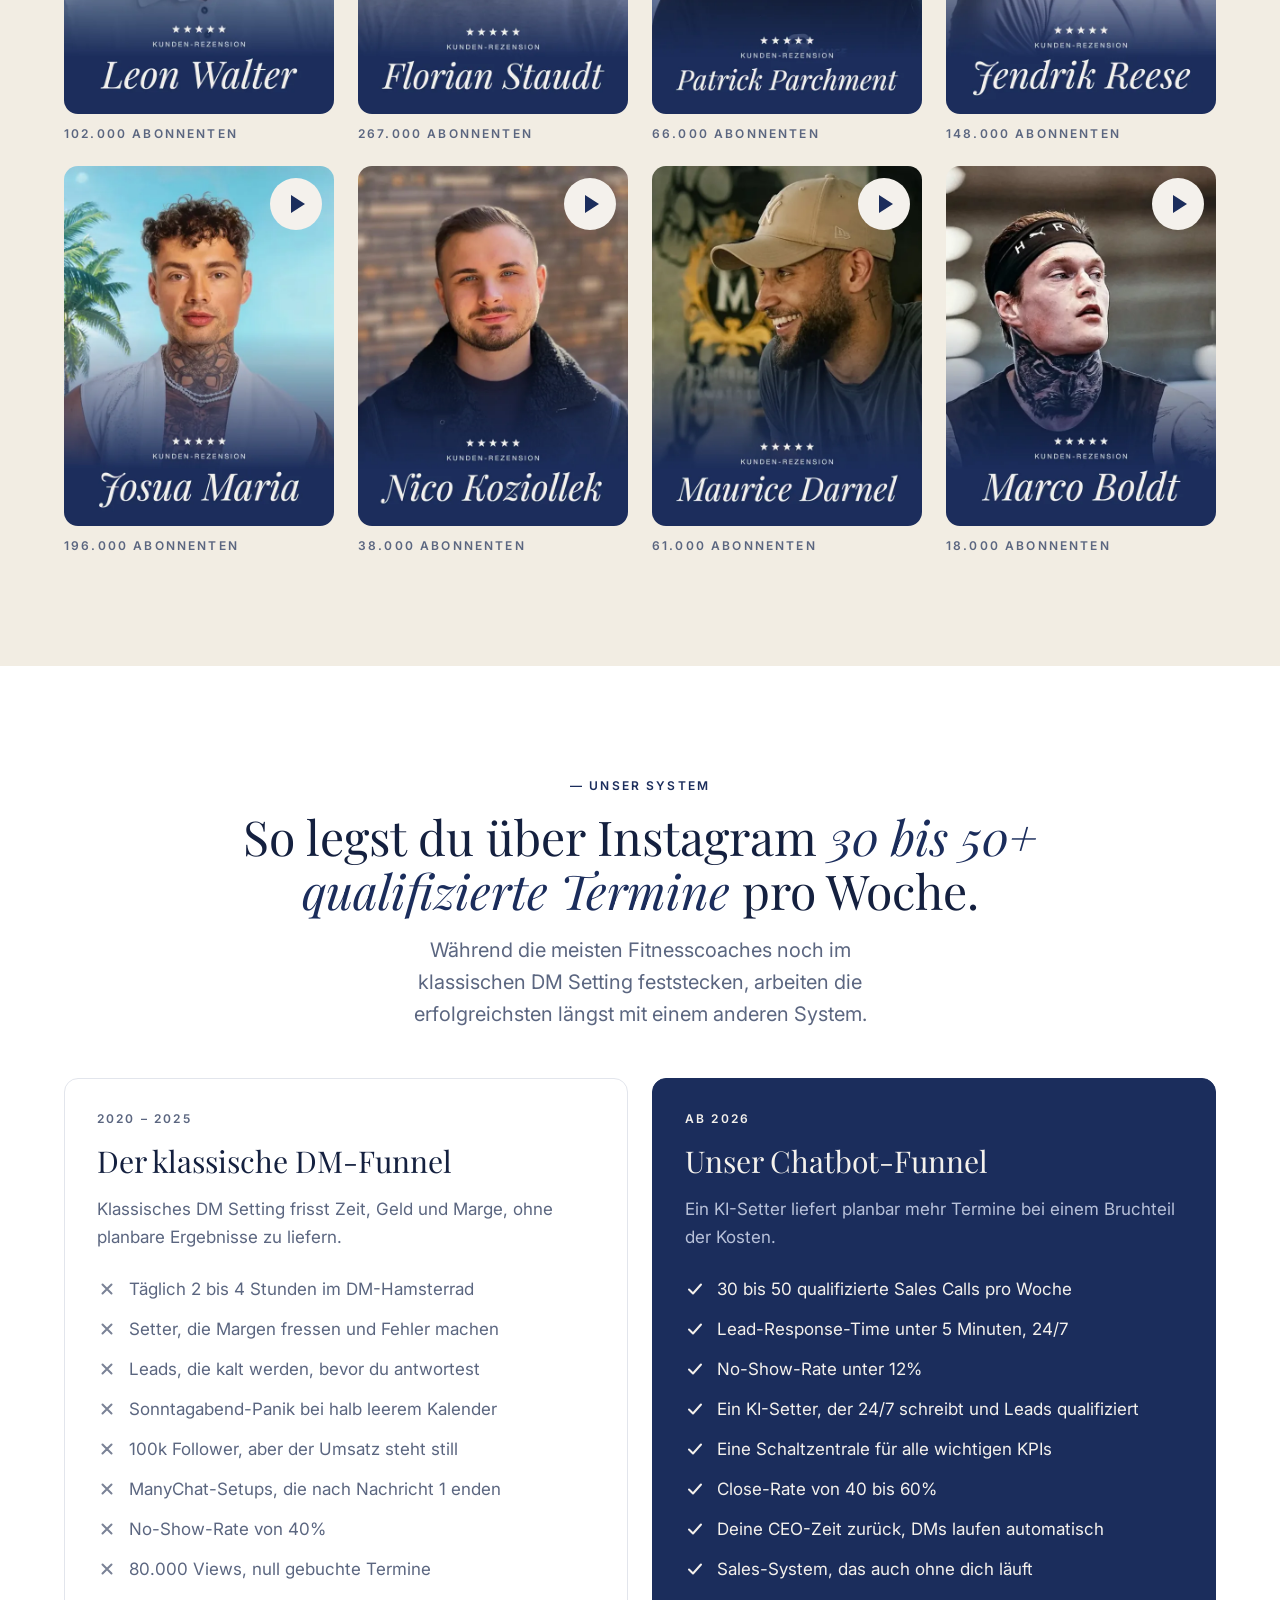
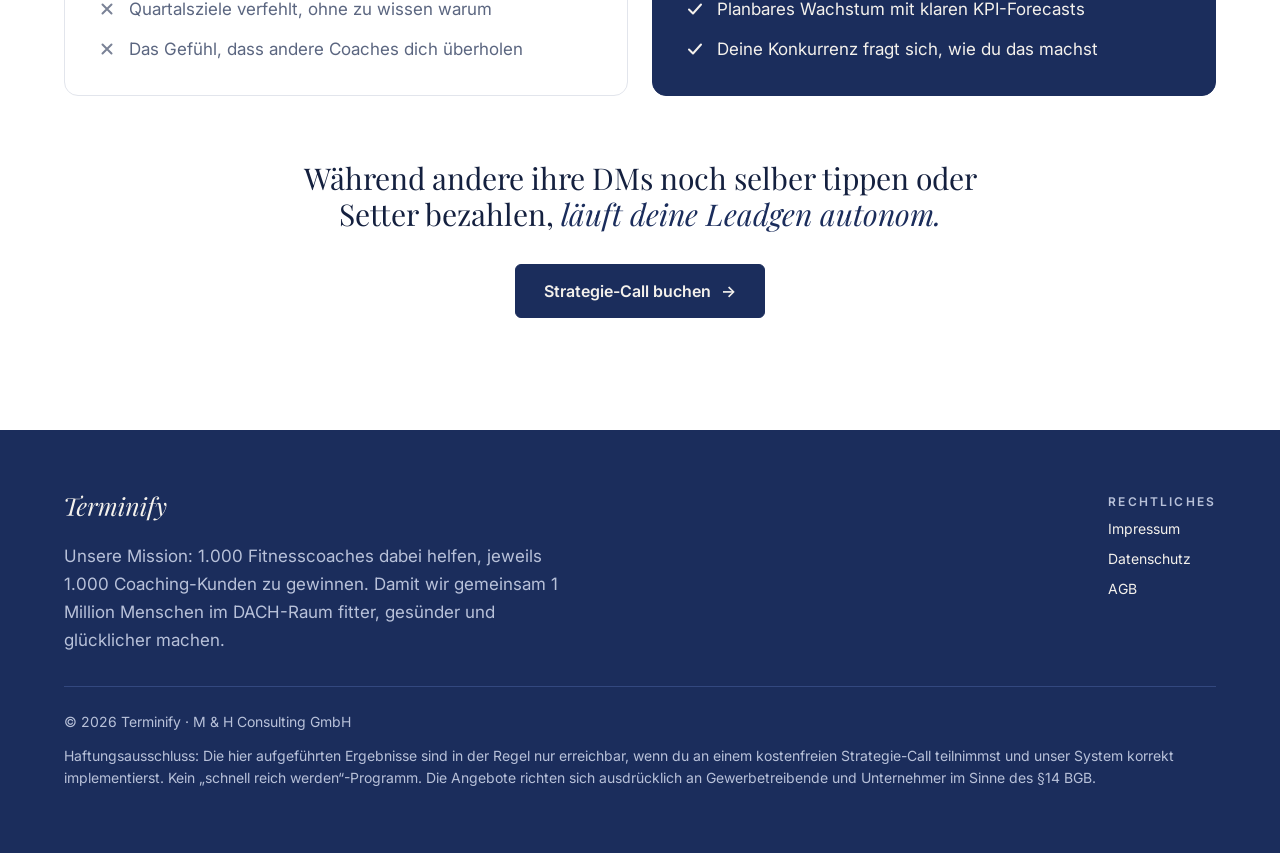
==== commit e1d7f53e: "Rechtsseiten im Markenstil, Belege-Block mobil repariert - Impressum, Datenschutz und AGB unter vide" ====
--- a/index.html
+++ b/index.html
@@ -232,7 +232,7 @@
       <img class="tf-fuss__marke" src="assets/wortmarke_weiss.svg" alt="Terminify" width="104" height="28">
       <p class="tf-fuss__mission body">Unsere Mission: 1.000 Fitnesscoaches dabei helfen, jeweils 1.000 Coaching-Kunden zu gewinnen. Damit wir gemeinsam 1 Million Menschen im DACH-Raum fitter, gesünder und glücklicher machen.</p>
     </div>
-    <nav class="tf-fuss__recht small" aria-label="Rechtliches"><span class="tf-fuss__titel label">Rechtliches</span><a href="https://vsl.terminify.ai/impressum/">Impressum</a><a href="https://vsl.terminify.ai/datenschutz/">Datenschutz</a><a href="https://vsl.terminify.ai/agb/">AGB</a></nav>
+    <nav class="tf-fuss__recht small" aria-label="Rechtliches"><span class="tf-fuss__titel label">Rechtliches</span><a href="/impressum/">Impressum</a><a href="/datenschutz/">Datenschutz</a><a href="/agb/">AGB</a></nav>
   </div>
   <div class="tf-fuss__unten small">
     <p>© 2026 Terminify · M &amp; H Consulting GmbH</p>
@@ -328,7 +328,7 @@
 </style>
 <div id="tcb" role="dialog" aria-label="Cookie-Einwilligung">
   <div class="tcb-card">
-    <p class="small">Wir nutzen Cookies &amp; Tracking-Technologien (u.a. Meta-Pixel), um Marketing zu messen und die Website zu verbessern. Mit &#8222;Akzeptieren&#8220; willigst du gem. Art. 6 Abs. 1 lit. a DSGVO ein &#8211; freiwillig und jederzeit widerruflich. Details in der <a href="https://vsl.terminify.ai/datenschutz/">Datenschutzerkl&auml;rung</a>.</p>
+    <p class="small">Wir nutzen Cookies &amp; Tracking-Technologien (u.a. Meta-Pixel), um Marketing zu messen und die Website zu verbessern. Mit &#8222;Akzeptieren&#8220; willigst du gem. Art. 6 Abs. 1 lit. a DSGVO ein &#8211; freiwillig und jederzeit widerruflich. Details in der <a href="/datenschutz/">Datenschutzerkl&auml;rung</a>.</p>
     <div class="tcb-btns">
       <button class="tf-btn tf-btn--zwei tcb-reject" id="tcb-reject" type="button">Ablehnen</button>
       <button class="tf-btn tcb-accept" id="tcb-accept" type="button">Akzeptieren</button>
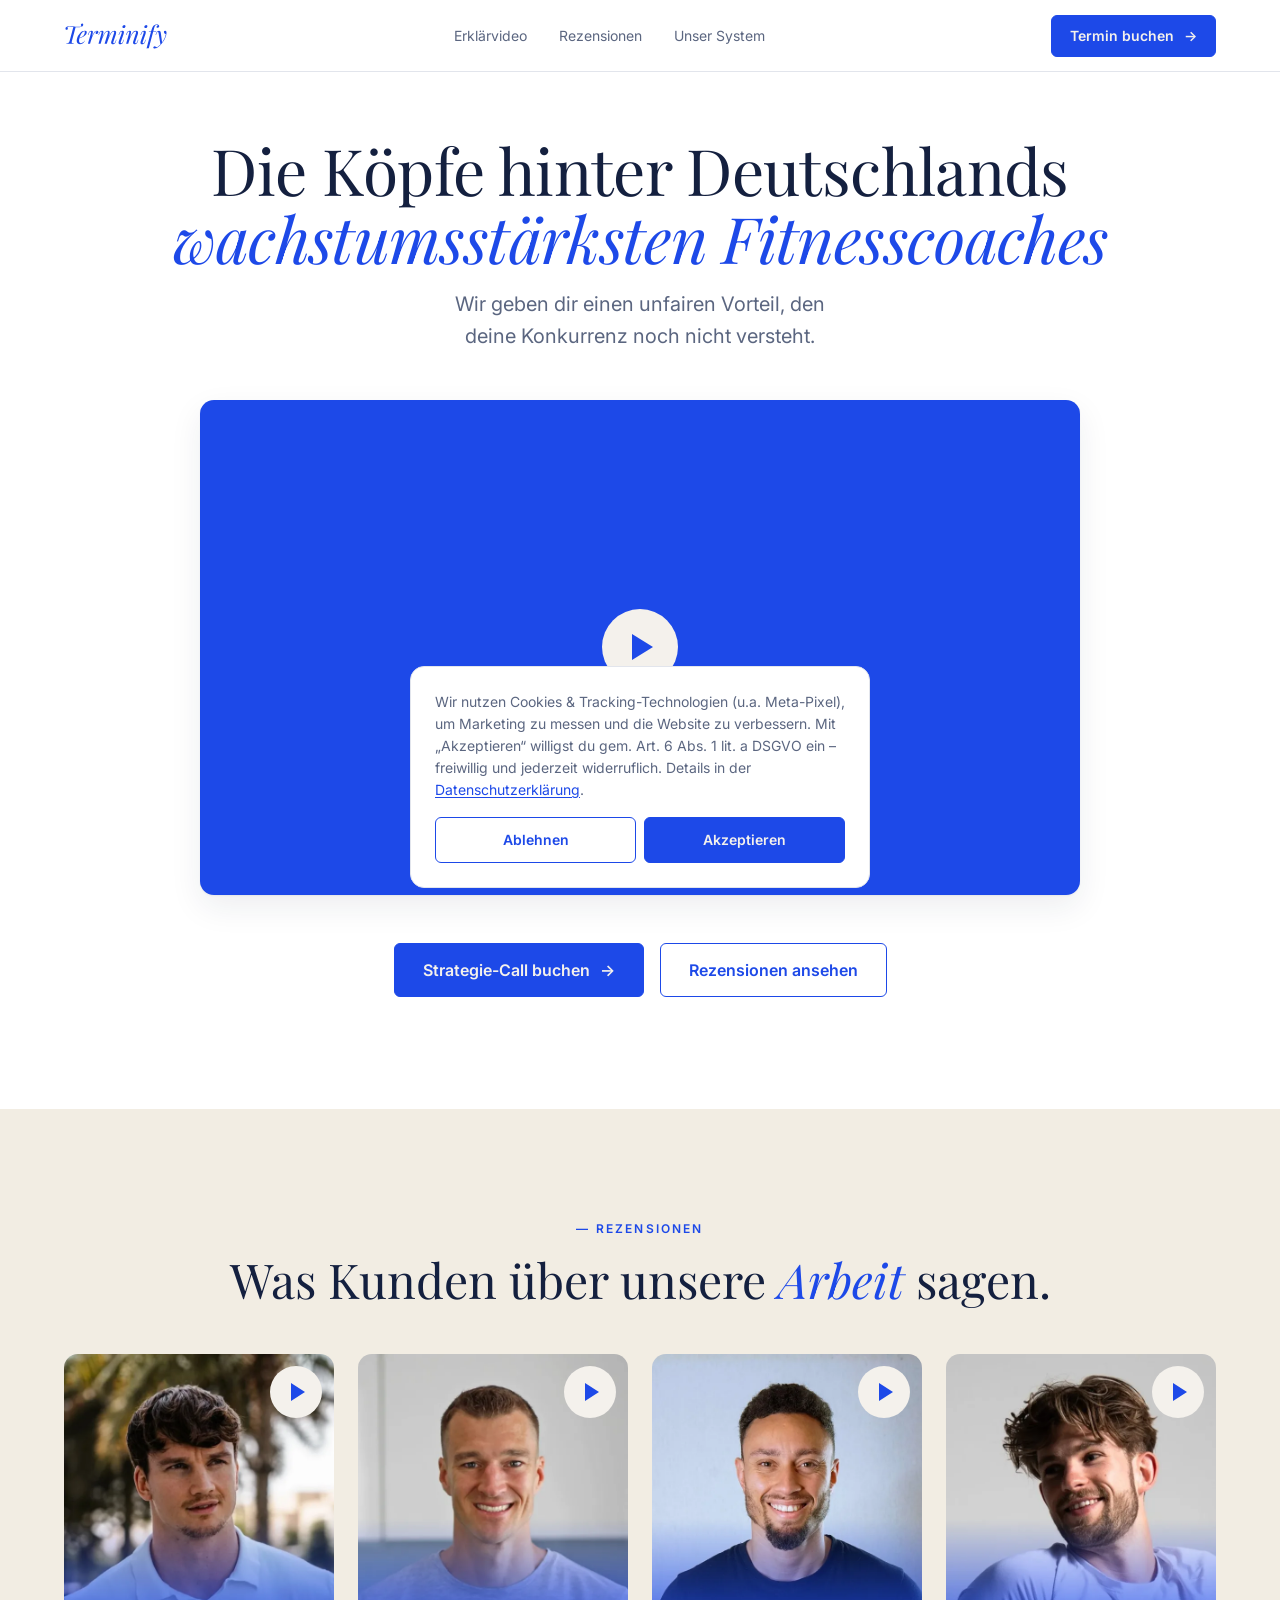
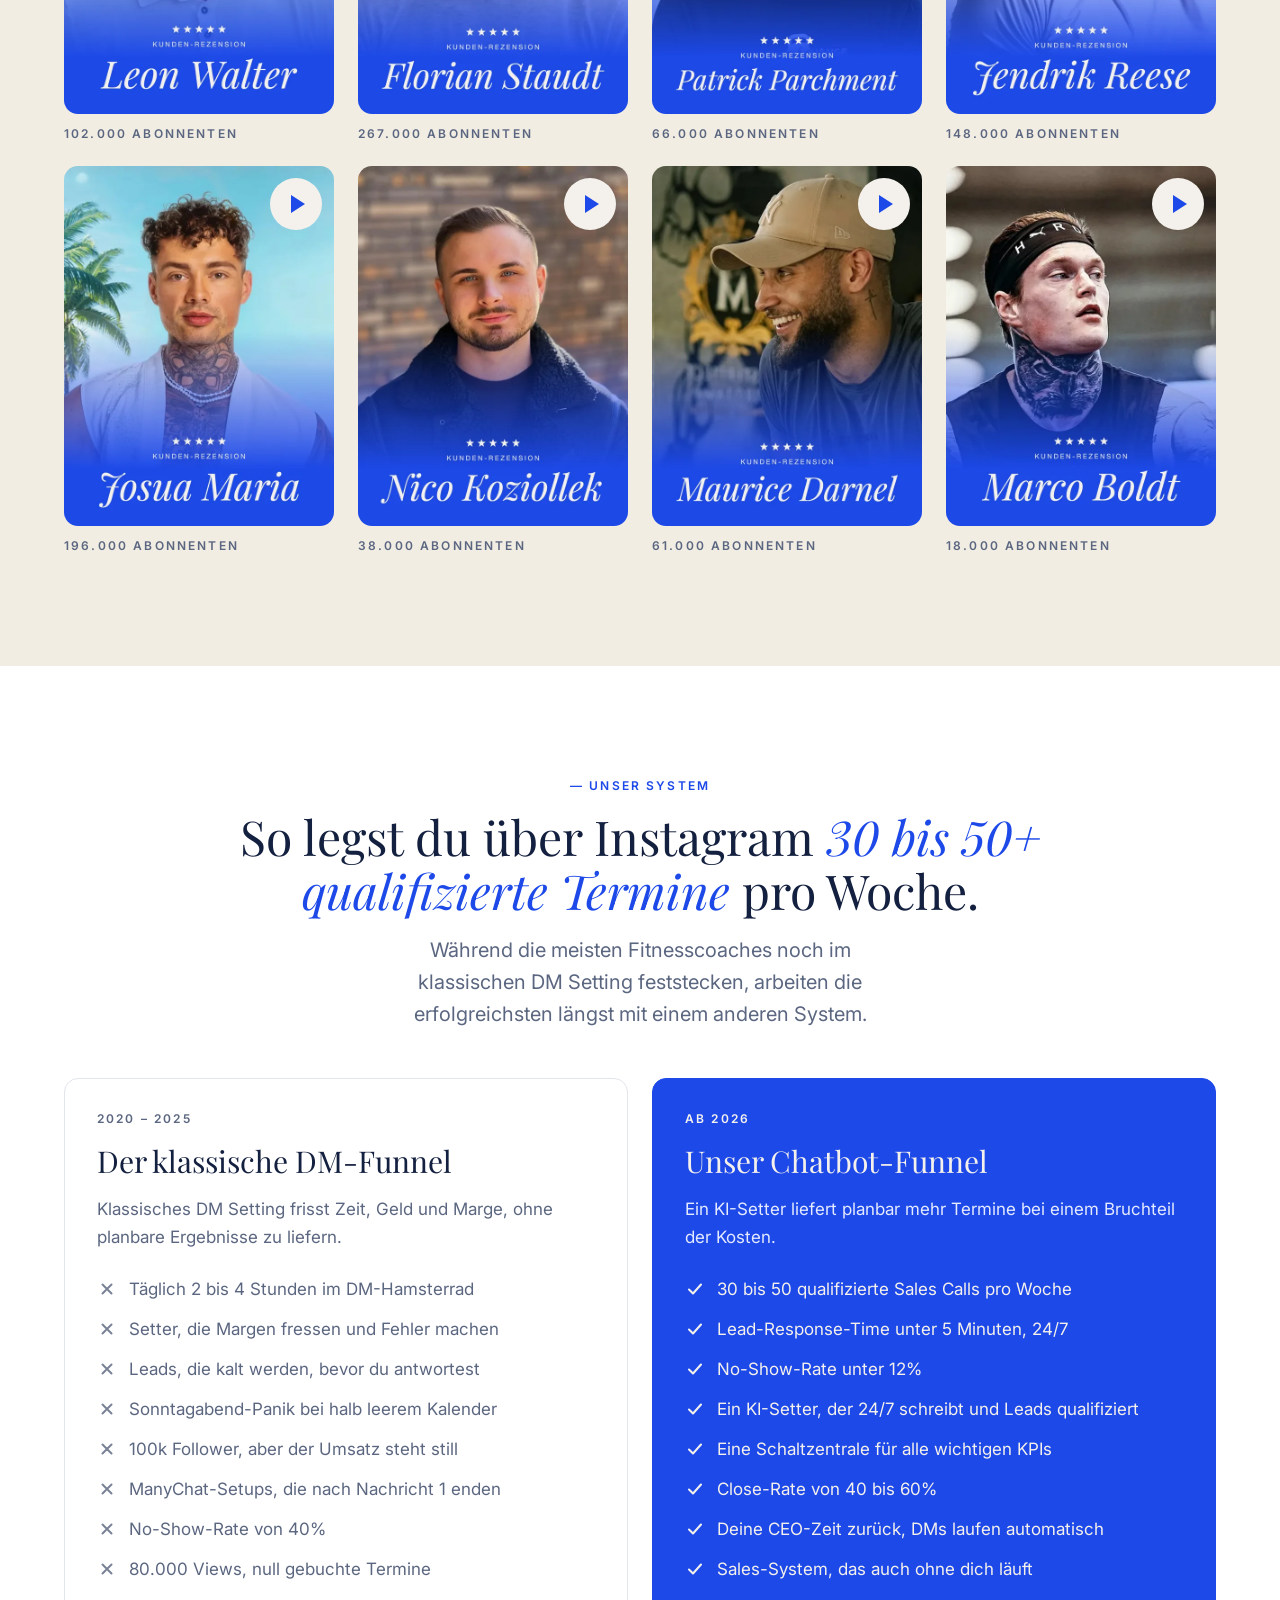
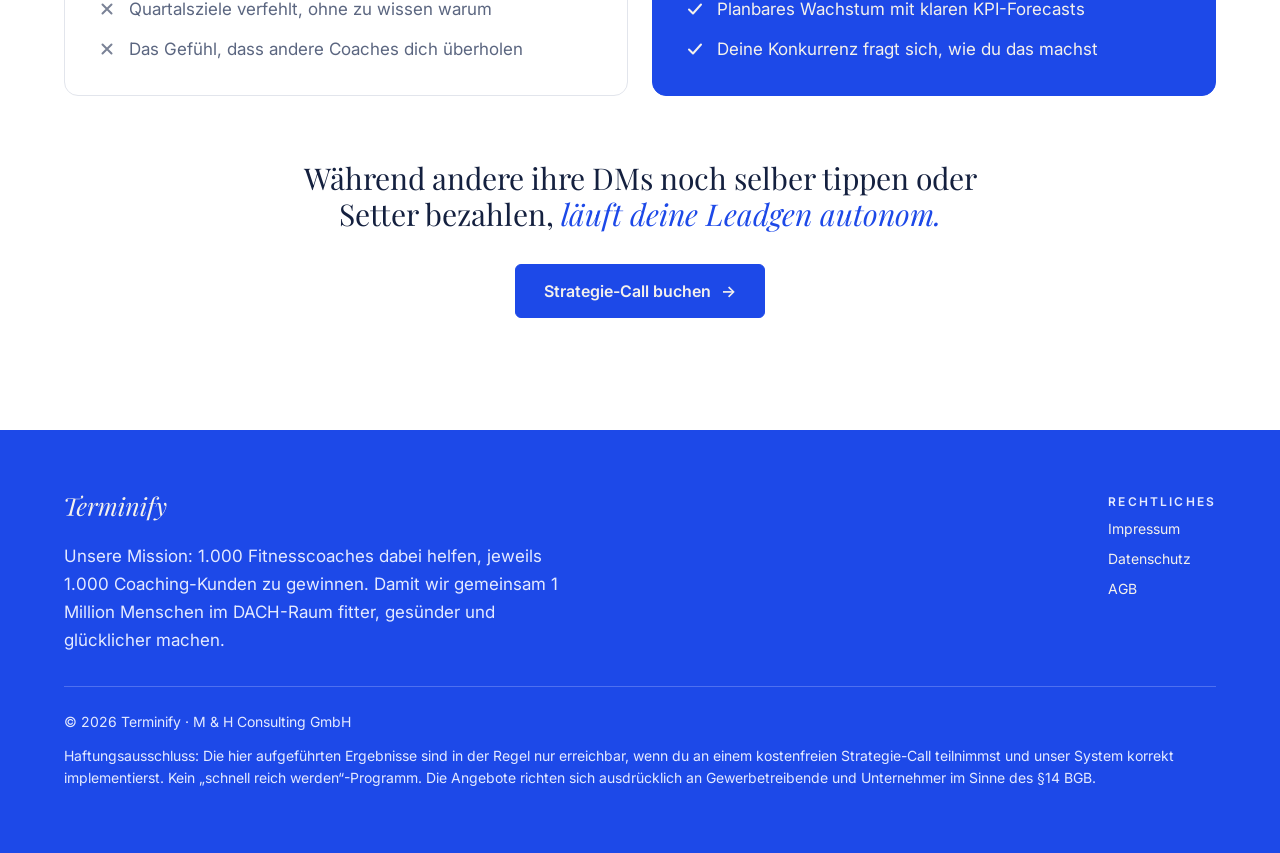
==== commit 6469cdfe: "Markenstil Blau (#1D49E8) statt Tinte, Danke-Seite neu Umstellung nach dem Markenstil vom 29.10.2026" ====
--- a/index.html
+++ b/index.html
@@ -6,7 +6,7 @@
 <title>Terminify – Offizielle Website</title>
 <meta name="description" content="Terminify transformiert Coaches und Agenturen in vollautomatisierte Termin-Maschinen. KI-Qualifikation, No-Show-Rate unter 12%, planbarer Kalender.">
 <meta name="theme-color" content="#ffffff">
-<link rel="icon" type="image/svg+xml" href="assets/favicon.svg">
+<link rel="icon" type="image/svg+xml" href="assets/favicon_blau.svg">
 
 <!-- Tracking (Meta-Pixel + VSL) wird erst nach Cookie-Einwilligung geladen (siehe Consent-Banner am Seitenende) -->
 
@@ -26,6 +26,7 @@
   body { margin: 0; background: var(--surface); color: var(--ink); font-family: var(--font-sans); -webkit-font-smoothing: antialiased; }
   img { max-width: 100%; }
   a:focus-visible, button:focus-visible { outline: 2px solid var(--focus); outline-offset: 2px; }
+  .tf-titel { font-variant-numeric: lining-nums; }
 
   /* Raster */
   .container { width: 100%; max-width: calc(var(--container) + 2 * var(--space-8)); margin-inline: auto; padding-inline: var(--space-8); }
@@ -60,10 +61,10 @@
   .vdialog[open] { display: flex; flex-direction: column; align-items: flex-end; gap: var(--space-3); }
   .vdialog::backdrop { background: rgba(20, 32, 63, .94); }
   .vdialog__rahmen { position: relative; width: min(calc(100vw - 2 * var(--space-4)), calc((100vh - 120px) * 9 / 16)); aspect-ratio: 9 / 16;
-    border-radius: var(--radius-md); overflow: hidden; background: var(--tinte); }
+    border-radius: var(--radius-md); overflow: hidden; background: var(--blau); }
   .vdialog__rahmen wistia-player { position: absolute; inset: 0; width: 100%; height: 100%; display: block; }
   .vdialog__zu { width: 44px; height: 44px; border: 0; border-radius: var(--radius-pill); background: var(--weiss); cursor: pointer; display: grid; place-items: center; }
-  .vdialog__zu svg { width: 20px; height: 20px; fill: none; stroke: var(--tinte); stroke-width: 2; stroke-linecap: round; }
+  .vdialog__zu svg { width: 20px; height: 20px; fill: none; stroke: var(--blau); stroke-width: 2; stroke-linecap: round; }
   .vdialog__zu:focus-visible { outline-color: var(--weiss); }
 
   /* Unser System */
@@ -97,7 +98,7 @@
 <body>
 
 <header class="tf-kopf">
-  <a class="tf-kopf__logo" href="#top" aria-label="Terminify, zum Seitenanfang"><img class="tf-kopf__marke" src="assets/wortmarke_tinte.svg" alt="Terminify" width="104" height="28"></a>
+  <a class="tf-kopf__logo" href="#top" aria-label="Terminify, zum Seitenanfang"><img class="tf-kopf__marke" src="assets/wortmarke_blau.svg" alt="Terminify" width="104" height="28"></a>
   <nav class="tf-kopf__nav small" aria-label="Seitennavigation"><a href="#video">Erklärvideo</a><a href="#rezensionen">Rezensionen</a><a href="#system">Unser System</a></nav>
   <a class="tf-btn tf-btn--klein" href="/termin-buchen/">Termin buchen <span class="tf-pfeil" aria-hidden="true">→</span></a>
 </header>
@@ -113,7 +114,7 @@
       <div id="video" class="tf-video">
         <script src="https://fast.wistia.com/player.js" async></script>
         <script src="https://fast.wistia.com/embed/a4hymsr18r.js" async type="module"></script>
-        <wistia-player media-id="a4hymsr18r" aspect="1.7777777777777777" big-play-button="false" player-color="1b2d5c"></wistia-player>
+        <wistia-player media-id="a4hymsr18r" aspect="1.7777777777777777" big-play-button="false" player-color="1D49E8"></wistia-player>
         <button class="tf-play" type="button" aria-label="Erklärvideo abspielen"></button>
       </div>
 
@@ -134,35 +135,35 @@
 
       <div class="tf-rezensionen">
         <figure class="tf-rezension einblenden" data-wistia="5uns77a9c1" data-name="Leon Walter">
-          <div class="tf-rezension__bild"><img src="assets/rezension_leon_walter.webp" alt="Rezension von Leon Walter" width="600" height="800" loading="lazy" decoding="async"><button class="tf-play" type="button" aria-label="Video von Leon Walter abspielen"></button></div>
+          <div class="tf-rezension__bild"><img src="assets/rezension_leon_walter_blau.webp" alt="Rezension von Leon Walter" width="600" height="800" loading="lazy" decoding="async"><button class="tf-play" type="button" aria-label="Video von Leon Walter abspielen"></button></div>
           <figcaption class="tf-rezension__zahl label">102.000 Abonnenten</figcaption>
         </figure>
         <figure class="tf-rezension einblenden" data-wistia="5qnsm8tnjp" data-name="Florian Staudt">
-          <div class="tf-rezension__bild"><img src="assets/rezension_florian_staudt.webp" alt="Rezension von Florian Staudt" width="600" height="800" loading="lazy" decoding="async"><button class="tf-play" type="button" aria-label="Video von Florian Staudt abspielen"></button></div>
+          <div class="tf-rezension__bild"><img src="assets/rezension_florian_staudt_blau.webp" alt="Rezension von Florian Staudt" width="600" height="800" loading="lazy" decoding="async"><button class="tf-play" type="button" aria-label="Video von Florian Staudt abspielen"></button></div>
           <figcaption class="tf-rezension__zahl label">267.000 Abonnenten</figcaption>
         </figure>
         <figure class="tf-rezension einblenden" data-wistia="vbpoyxro0d" data-name="Patrick Parchment">
-          <div class="tf-rezension__bild"><img src="assets/rezension_patrick_parchment.webp" alt="Rezension von Patrick Parchment" width="600" height="800" loading="lazy" decoding="async"><button class="tf-play" type="button" aria-label="Video von Patrick Parchment abspielen"></button></div>
+          <div class="tf-rezension__bild"><img src="assets/rezension_patrick_parchment_blau.webp" alt="Rezension von Patrick Parchment" width="600" height="800" loading="lazy" decoding="async"><button class="tf-play" type="button" aria-label="Video von Patrick Parchment abspielen"></button></div>
           <figcaption class="tf-rezension__zahl label">66.000 Abonnenten</figcaption>
         </figure>
         <figure class="tf-rezension einblenden" data-wistia="gdl3c06kyu" data-name="Jendrik Reese">
-          <div class="tf-rezension__bild"><img src="assets/rezension_jendrik_reese.webp" alt="Rezension von Jendrik Reese" width="600" height="800" loading="lazy" decoding="async"><button class="tf-play" type="button" aria-label="Video von Jendrik Reese abspielen"></button></div>
+          <div class="tf-rezension__bild"><img src="assets/rezension_jendrik_reese_blau.webp" alt="Rezension von Jendrik Reese" width="600" height="800" loading="lazy" decoding="async"><button class="tf-play" type="button" aria-label="Video von Jendrik Reese abspielen"></button></div>
           <figcaption class="tf-rezension__zahl label">148.000 Abonnenten</figcaption>
         </figure>
         <figure class="tf-rezension einblenden" data-wistia="qpdfvugjri" data-name="Josua Maria">
-          <div class="tf-rezension__bild"><img src="assets/rezension_josua_maria.webp" alt="Rezension von Josua Maria" width="600" height="800" loading="lazy" decoding="async"><button class="tf-play" type="button" aria-label="Video von Josua Maria abspielen"></button></div>
+          <div class="tf-rezension__bild"><img src="assets/rezension_josua_maria_blau.webp" alt="Rezension von Josua Maria" width="600" height="800" loading="lazy" decoding="async"><button class="tf-play" type="button" aria-label="Video von Josua Maria abspielen"></button></div>
           <figcaption class="tf-rezension__zahl label">196.000 Abonnenten</figcaption>
         </figure>
         <figure class="tf-rezension einblenden" data-wistia="0k9na72fru" data-name="Nico Koziollek">
-          <div class="tf-rezension__bild"><img src="assets/rezension_nico_koziollek.webp" alt="Rezension von Nico Koziollek" width="600" height="800" loading="lazy" decoding="async"><button class="tf-play" type="button" aria-label="Video von Nico Koziollek abspielen"></button></div>
+          <div class="tf-rezension__bild"><img src="assets/rezension_nico_koziollek_blau.webp" alt="Rezension von Nico Koziollek" width="600" height="800" loading="lazy" decoding="async"><button class="tf-play" type="button" aria-label="Video von Nico Koziollek abspielen"></button></div>
           <figcaption class="tf-rezension__zahl label">38.000 Abonnenten</figcaption>
         </figure>
         <figure class="tf-rezension einblenden" data-wistia="9ip8bw27qt" data-name="Maurice Darnel">
-          <div class="tf-rezension__bild"><img src="assets/rezension_maurice_darnel.webp" alt="Rezension von Maurice Darnel" width="600" height="800" loading="lazy" decoding="async"><button class="tf-play" type="button" aria-label="Video von Maurice Darnel abspielen"></button></div>
+          <div class="tf-rezension__bild"><img src="assets/rezension_maurice_darnel_blau.webp" alt="Rezension von Maurice Darnel" width="600" height="800" loading="lazy" decoding="async"><button class="tf-play" type="button" aria-label="Video von Maurice Darnel abspielen"></button></div>
           <figcaption class="tf-rezension__zahl label">61.000 Abonnenten</figcaption>
         </figure>
         <figure class="tf-rezension einblenden" data-wistia="icjq8astqw" data-name="Marco Boldt">
-          <div class="tf-rezension__bild"><img src="assets/rezension_marco_boldt.webp" alt="Rezension von Marco Boldt" width="600" height="800" loading="lazy" decoding="async"><button class="tf-play" type="button" aria-label="Video von Marco Boldt abspielen"></button></div>
+          <div class="tf-rezension__bild"><img src="assets/rezension_marco_boldt_blau.webp" alt="Rezension von Marco Boldt" width="600" height="800" loading="lazy" decoding="async"><button class="tf-play" type="button" aria-label="Video von Marco Boldt abspielen"></button></div>
           <figcaption class="tf-rezension__zahl label">18.000 Abonnenten</figcaption>
         </figure>
       </div>
@@ -197,7 +198,7 @@
           </ul>
         </article>
 
-        <article class="tf-karte tf-karte--neu einblenden" data-theme="tinte">
+        <article class="tf-karte tf-karte--neu einblenden" data-theme="blau">
           <p class="tf-zeit label">Ab 2026</p>
           <h3 class="tf-titel display-m">Unser Chatbot-Funnel</h3>
           <p class="body">Ein KI-Setter liefert planbar mehr Termine bei einem Bruchteil der Kosten.</p>
@@ -226,7 +227,7 @@
 </main>
 
 <!-- FOOTER -->
-<footer class="tf-fuss" data-theme="tinte">
+<footer class="tf-fuss" data-theme="blau">
   <div class="tf-fuss__oben">
     <div>
       <img class="tf-fuss__marke" src="assets/wortmarke_weiss.svg" alt="Terminify" width="104" height="28">
@@ -300,7 +301,7 @@
       player.setAttribute('media-id', karte.getAttribute('data-wistia'));
       player.setAttribute('aspect', '0.5625');
       player.setAttribute('autoplay', 'true');
-      player.setAttribute('player-color', '1b2d5c');
+      player.setAttribute('player-color', '1D49E8');
       rahmen.appendChild(player);
       dialog.setAttribute('aria-label', 'Video von ' + karte.getAttribute('data-name'));
       dialog.showModal();
--- a/tokens.css
+++ b/tokens.css
@@ -6,29 +6,29 @@
   --line: #e2e5ec;
   --ink: #14203f;
   --ink-muted: #5b6680;
-  --brand: #1b2d5c;
-  --brand-strong: #132247;
+  --brand: #1D49E8;
+  --brand-strong: #1638C4;
   --on-brand: #f4f1ec;
   --mark-old: #7a8296;
-  --focus: #1b2d5c;
-  --tinte: #1b2d5c;
+  --focus: #1D49E8;
+  --blau: #1D49E8;
   --creme: #f2ede3;
   --weiss: #f4f1ec;
   --shadow-card: 0 1px 2px rgba(20,32,63,.06), 0 12px 32px rgba(20,32,63,.08);
 }
-[data-theme="tinte"] {
-  --surface: #1b2d5c;
-  --surface-alt: #15244b;
-  --surface-raised: #22376b;
-  --line: #33487f;
+[data-theme="blau"] {
+  --surface: #1D49E8;
+  --surface-alt: #1638C4;
+  --surface-raised: #3159EC;
+  --line: #4E70F0;
   --ink: #f4f1ec;
-  --ink-muted: #b8c1d9;
+  --ink-muted: #E4EAFF;
   --brand: #f4f1ec;
   --brand-strong: #ffffff;
-  --on-brand: #1b2d5c;
-  --mark-old: #8f9ab8;
+  --on-brand: #1D49E8;
+  --mark-old: #AFC0F8;
   --focus: #f4f1ec;
-  --tinte: #1b2d5c;
+  --blau: #1D49E8;
   --creme: #f2ede3;
   --weiss: #f4f1ec;
   --shadow-card: none;
@@ -59,6 +59,7 @@
 .display-m { font-family: var(--font-display); font-size: 30px; line-height: 1.2; font-weight: 400; }
 .akzent { font-family: var(--font-display); font-size: 64px; line-height: 1.06; font-weight: 400; font-style: italic; }
 .name { font-family: var(--font-display); font-size: 28px; line-height: 1.15; font-weight: 400; font-style: italic; }
+.titel-kursiv { font-family: var(--font-display); font-size: 48px; line-height: 1.08; font-weight: 400; font-style: italic; font-variant-numeric: lining-nums; }
 .lead { font-family: var(--font-sans); font-size: 20px; line-height: 32px; font-weight: 400; }
 .body { font-family: var(--font-sans); font-size: 17px; line-height: 28px; font-weight: 400; }
 .body-strong { font-family: var(--font-sans); font-size: 17px; line-height: 28px; font-weight: 600; }
--- a/bausteine.css
+++ b/bausteine.css
@@ -3,9 +3,9 @@
 /* Terminify Bausteine. Alle Farben, Abstände und Radien kommen aus den Tokens. */
 .tf-flaeche { background: var(--surface); color: var(--ink); font-family: var(--font-sans); padding: var(--space-8); }
 .tf-flaeche *, .tf-flaeche *::before, .tf-flaeche *::after { box-sizing: border-box; }
-.tf-nur-tinte { display: none; }
-[data-theme="tinte"] .tf-nur-hell { display: none; }
-[data-theme="tinte"] .tf-nur-tinte { display: block; }
+.tf-nur-blau { display: none; }
+[data-theme="blau"] .tf-nur-hell { display: none; }
+[data-theme="blau"] .tf-nur-blau { display: block; }
 
 /* Kopfzeile */
 .tf-kopf { display: flex; align-items: center; justify-content: space-between; gap: var(--space-6);
@@ -41,19 +41,19 @@
 
 /* Videorahmen */
 .tf-video { position: relative; width: 100%; max-width: var(--container-schmal); aspect-ratio: 16 / 9; margin-inline: auto;
-  border-radius: var(--radius-md); overflow: hidden; background: var(--tinte); box-shadow: var(--shadow-card); }
+  border-radius: var(--radius-md); overflow: hidden; background: var(--blau); box-shadow: var(--shadow-card); }
 .tf-video__bild { width: 100%; height: 100%; object-fit: cover; display: block; }
 .tf-play { position: absolute; inset: 0; margin: auto; width: 76px; height: 76px; border-radius: var(--radius-pill);
   border: 0; background: var(--weiss); cursor: pointer; display: grid; place-items: center; }
 .tf-play::after { content: ""; margin-left: 5px; border-style: solid; border-width: 13px 0 13px 21px;
-  border-color: transparent transparent transparent var(--tinte); }
+  border-color: transparent transparent transparent var(--blau); }
 .tf-play:focus-visible { outline: 2px solid var(--weiss); outline-offset: 3px; }
 
 /* Rezensionen */
 .tf-rezensionen { display: grid; grid-template-columns: repeat(4, minmax(0, 1fr)); gap: var(--space-6); }
 @media (max-width: 900px) { .tf-rezensionen { grid-template-columns: repeat(2, minmax(0, 1fr)); } }
 .tf-rezension { margin: 0; display: flex; flex-direction: column; gap: var(--space-3); }
-.tf-rezension__bild { position: relative; aspect-ratio: 3 / 4; border-radius: var(--radius-md); overflow: hidden; background: var(--tinte); }
+.tf-rezension__bild { position: relative; aspect-ratio: 3 / 4; border-radius: var(--radius-md); overflow: hidden; background: var(--blau); }
 .tf-rezension__bild img { width: 100%; height: 100%; object-fit: cover; display: block; }
 .tf-rezension__bild .tf-play { width: 52px; height: 52px; inset: 0 0 auto auto; margin: var(--space-3); }
 .tf-rezension__bild .tf-play::after { border-width: 9px 0 9px 14px; margin-left: 3px; }
